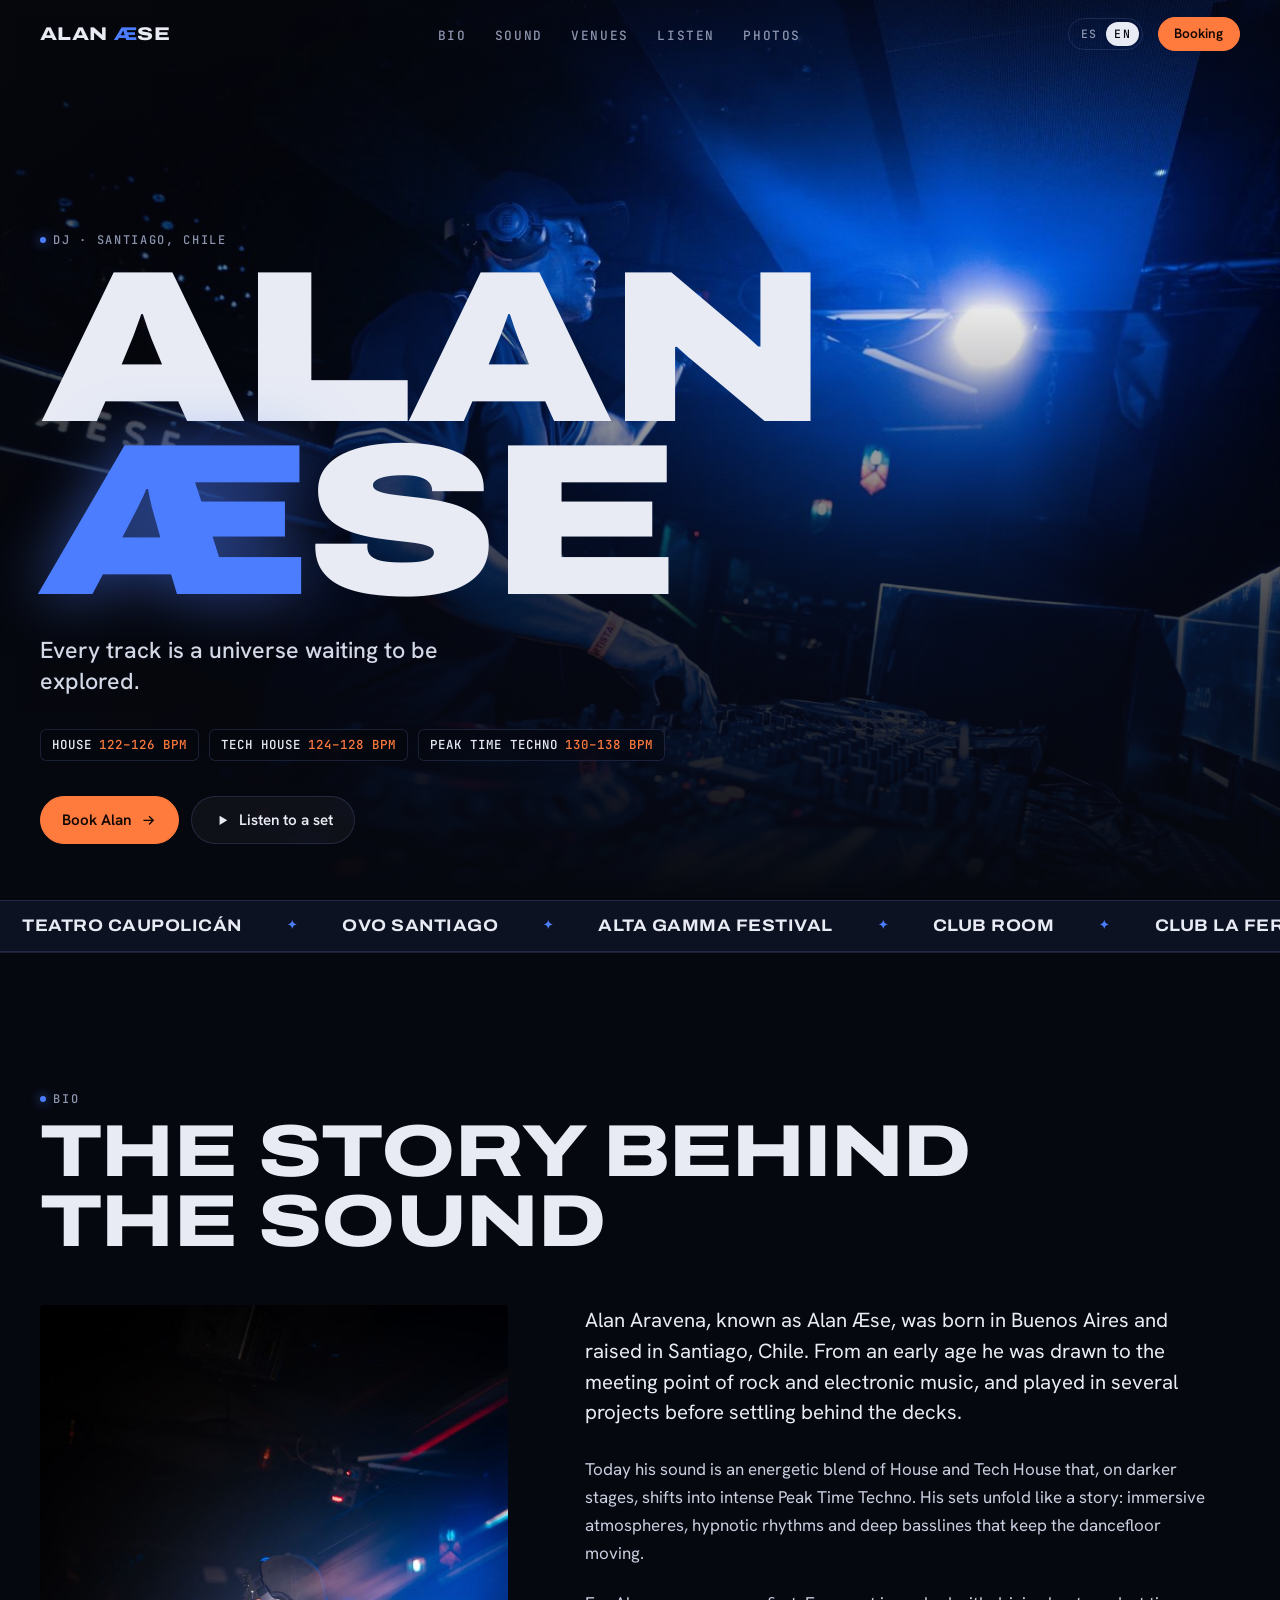
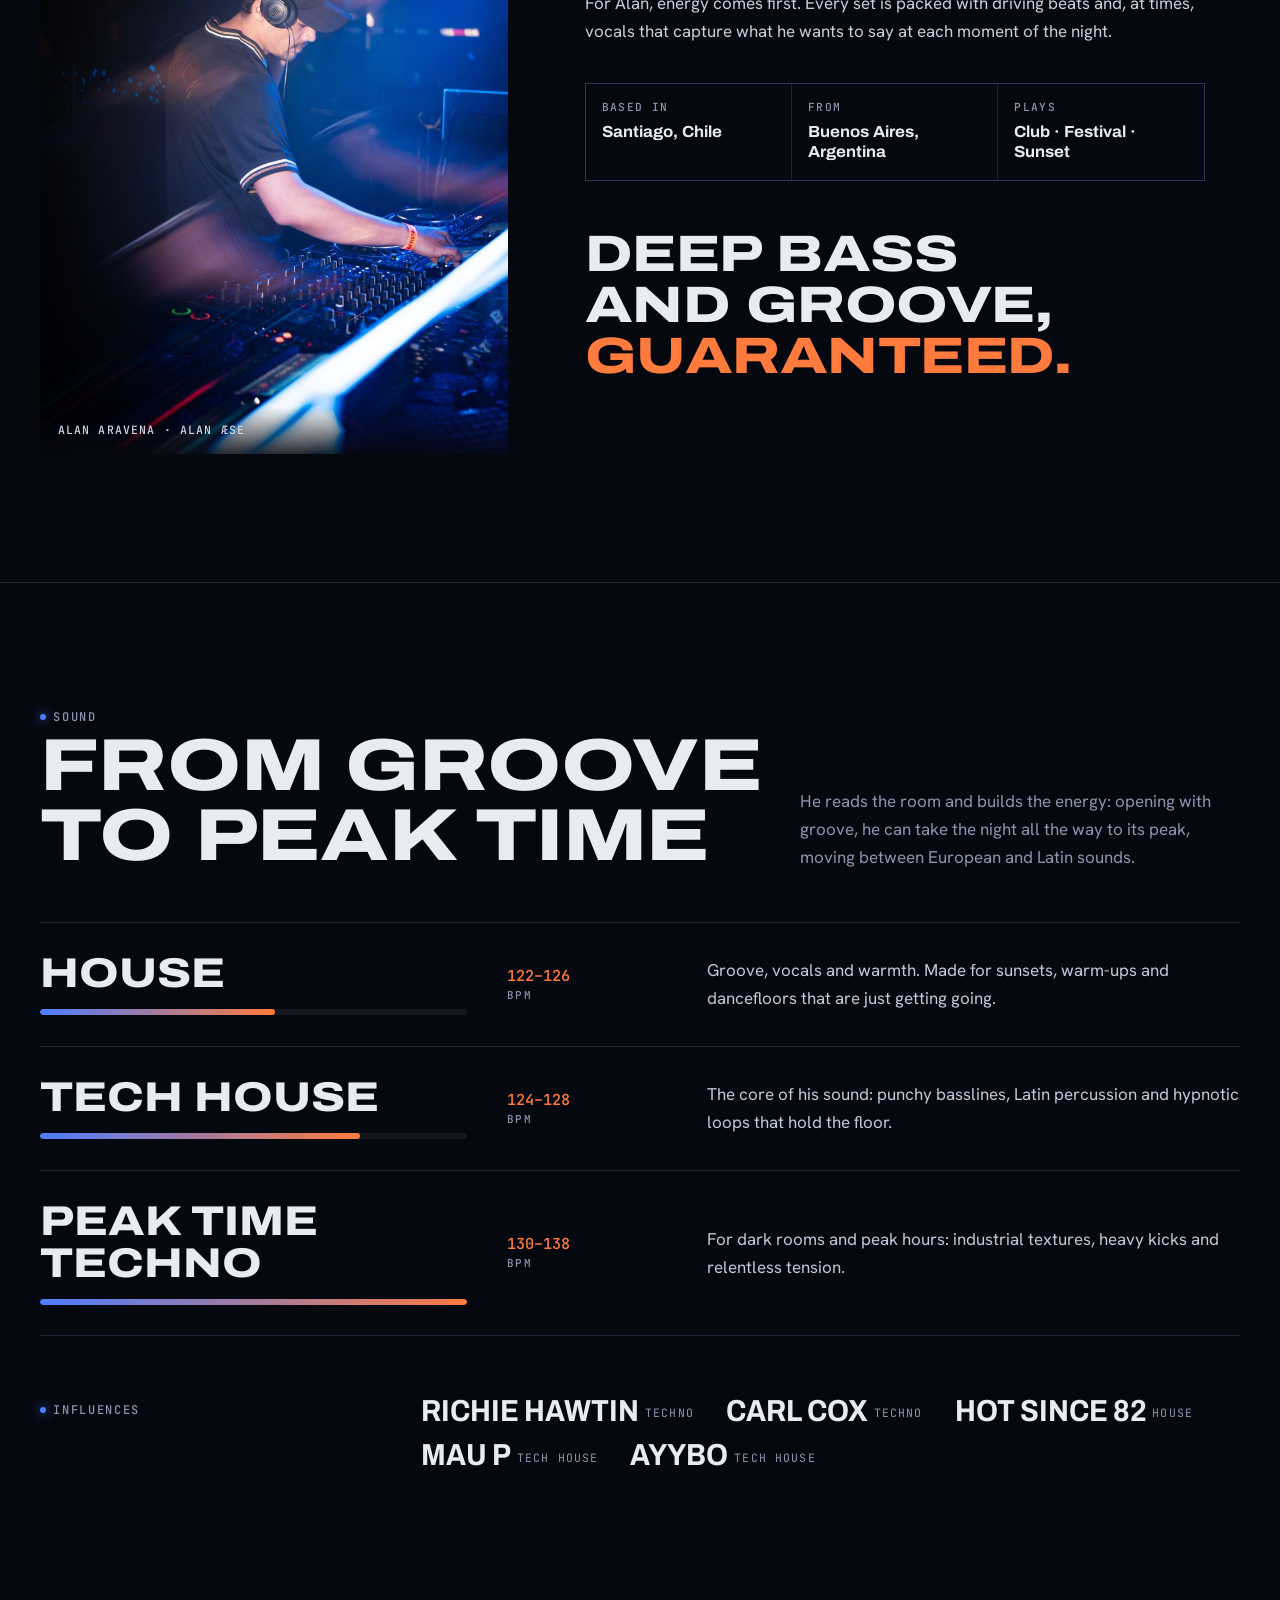
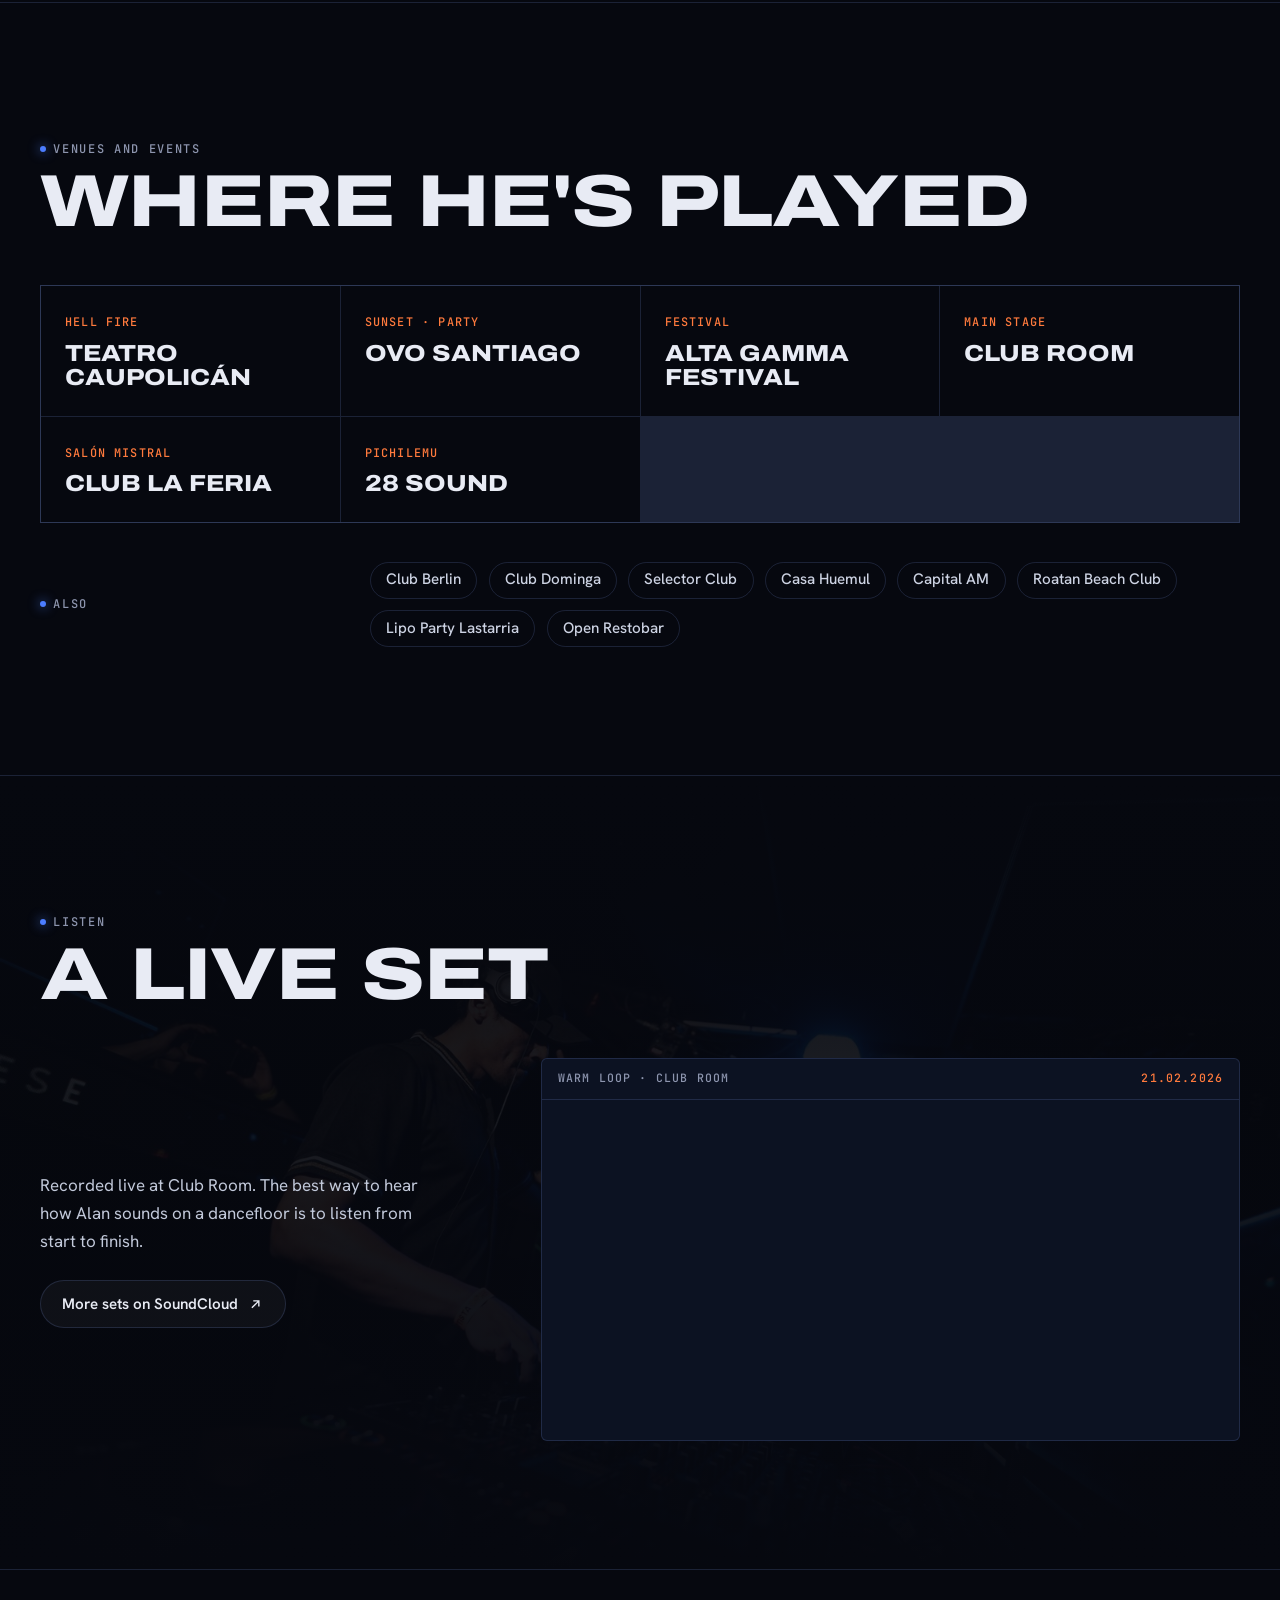
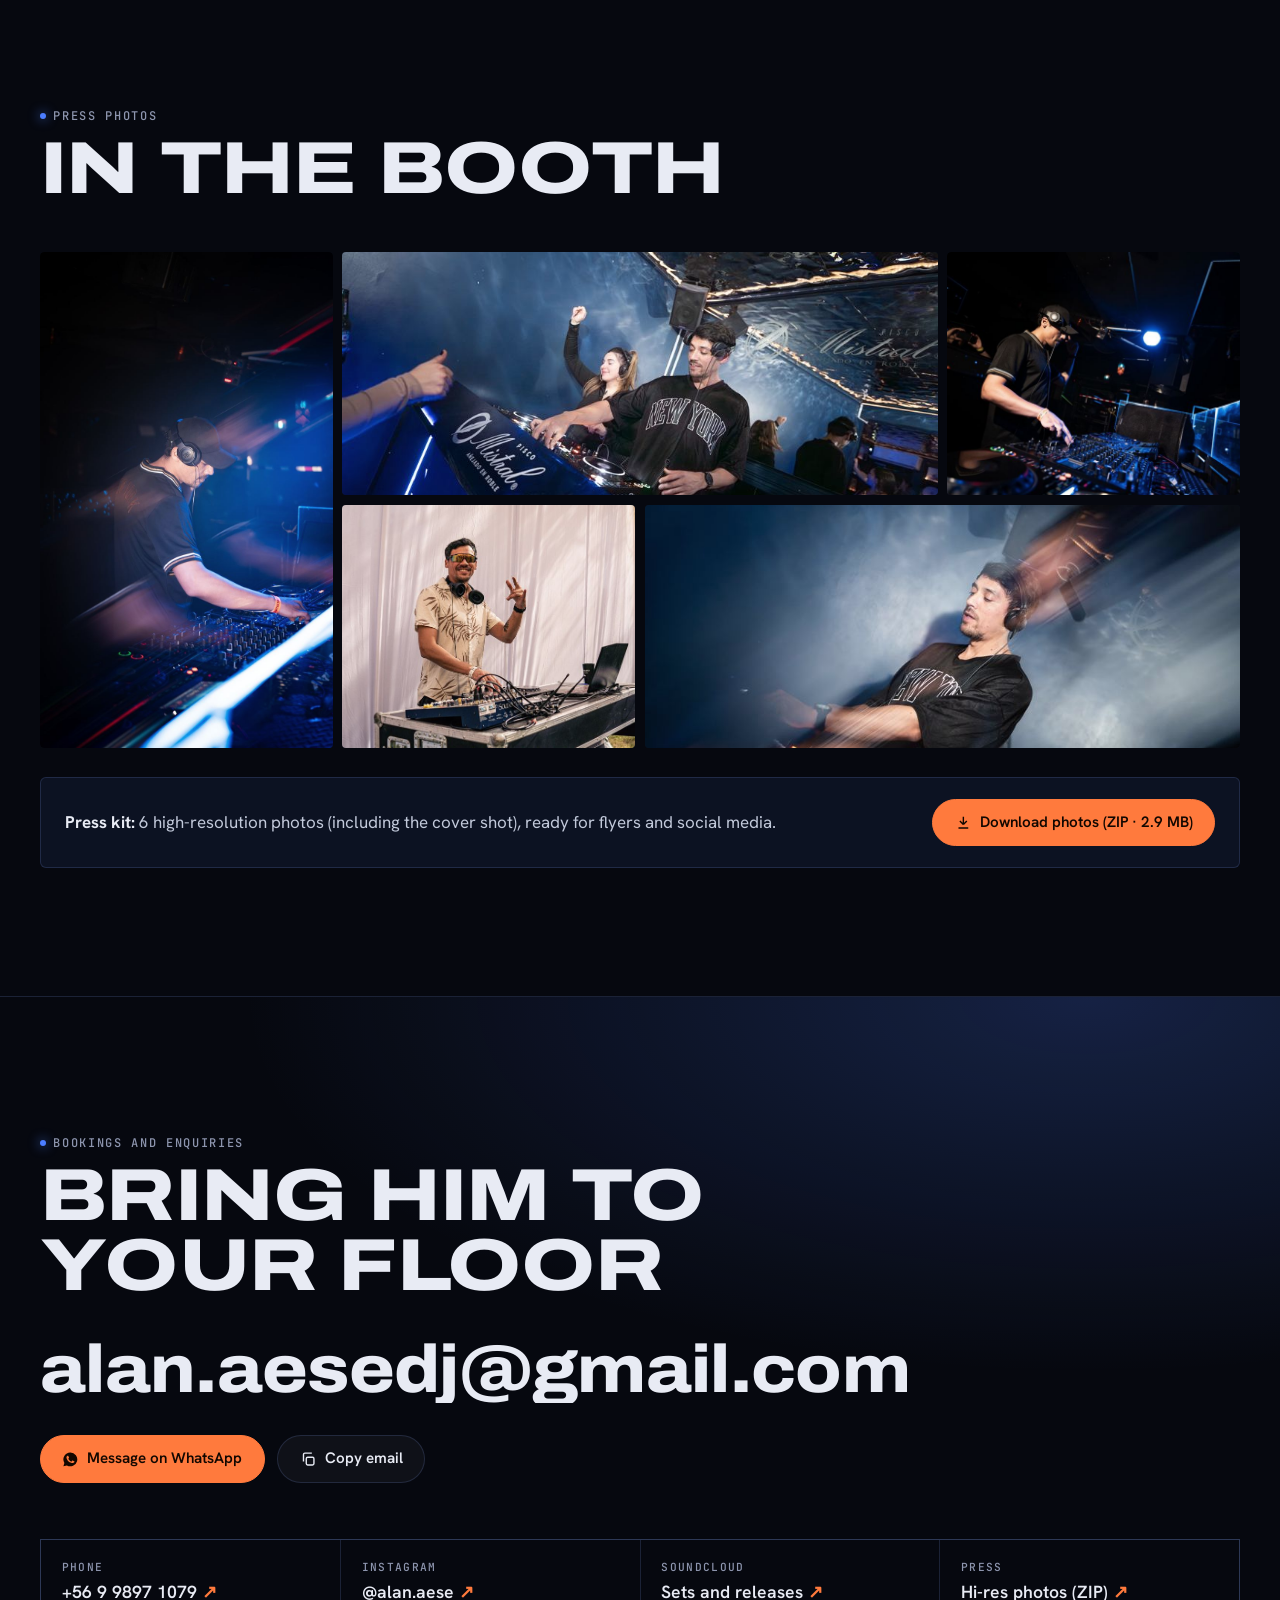
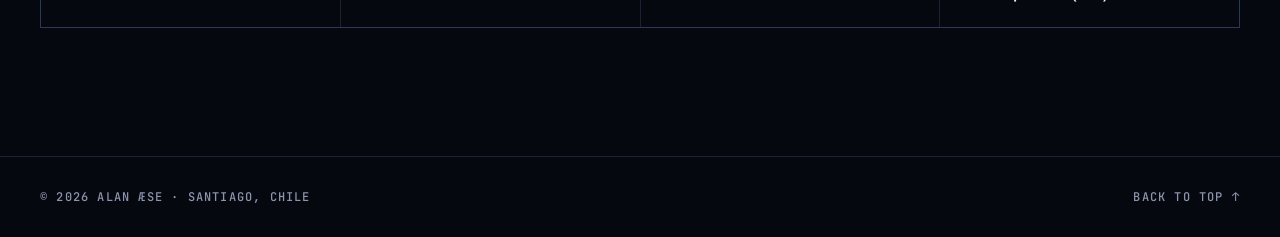
==== en/index.html @ e20ea566 "Versión en inglés con selector ES/EN Co-Authored-By: Claude Opus 5.5 <noreply@anthropic.com>" ====
<!doctype html>
<html lang="en">
<head>
<meta charset="utf-8">
<meta name="viewport" content="width=device-width, initial-scale=1, viewport-fit=cover">
<title>Alan Æse · DJ · Press Kit</title>
<meta name="description" content="Alan Æse, House, Tech House and Peak Time Techno DJ based in Santiago, Chile. Bio, sets, venues, hi-res photos and booking.">
<meta name="theme-color" content="#06080f">
<meta property="og:type" content="website">
<meta property="og:title" content="Alan Æse · DJ · Press Kit">
<meta property="og:description" content="House, Tech House and Peak Time Techno from Santiago, Chile. Bookings and enquiries.">
<meta property="og:image" content="https://campbelltomas12.github.io/alan-aese/img/og.jpg">
<meta property="og:url" content="https://campbelltomas12.github.io/alan-aese/en/">
<meta property="og:locale" content="en_US">
<meta property="og:locale:alternate" content="es_CL">
<meta name="twitter:card" content="summary_large_image">
<link rel="alternate" hreflang="es" href="https://campbelltomas12.github.io/alan-aese/">
<link rel="alternate" hreflang="en" href="https://campbelltomas12.github.io/alan-aese/en/">
<link rel="alternate" hreflang="x-default" href="https://campbelltomas12.github.io/alan-aese/">
<link rel="icon" href="data:image/svg+xml,%3Csvg xmlns='http://www.w3.org/2000/svg' viewBox='0 0 64 64'%3E%3Crect width='64' height='64' rx='14' fill='%2306080f'/%3E%3Ctext x='32' y='45' font-family='Arial Black,Arial' font-weight='900' font-size='36' text-anchor='middle' fill='%234c7dff'%3E%C3%86%3C/text%3E%3C/svg%3E">
<link rel="preconnect" href="https://fonts.googleapis.com">
<link rel="preconnect" href="https://fonts.gstatic.com" crossorigin>
<link rel="stylesheet" href="https://fonts.googleapis.com/css2?family=Archivo:wdth,wght@62..125,400..900&family=Hanken+Grotesk:wght@400;500;600&family=JetBrains+Mono:wght@400;500&display=swap">
<link rel="preload" as="image" href="../img/alan-aese-01-1600.jpg" imagesrcset="../img/alan-aese-01-800.jpg 800w, ../img/alan-aese-01-1600.jpg 1600w" imagesizes="100vw">
<link rel="stylesheet" href="../styles.css">
</head>
<body>

<nav class="nav" id="nav" aria-label="Main">
  <div class="wrap">
    <a class="logo" href="#top">ALAN <b>Æ</b>SE</a>
    <ul>
      <li><a href="#bio">Bio</a></li>
      <li><a href="#sonido">Sound</a></li>
      <li><a href="#venues">Venues</a></li>
      <li><a href="#escuchar">Listen</a></li>
      <li><a href="#fotos">Photos</a></li>
    </ul>
    <div class="nav-end">
      <div class="lang" role="group" aria-label="Language">
        <a href="../" hreflang="es" lang="es">ES</a>
        <a href="./" hreflang="en" lang="en" aria-current="page">EN</a>
      </div>
      <a class="btn btn-hot" href="#booking">Booking</a>
    </div>
  </div>
</nav>

<header class="hero" id="top">
  <picture>
    <img src="../img/alan-aese-01-1600.jpg" srcset="../img/alan-aese-01-800.jpg 800w, ../img/alan-aese-01-1600.jpg 1600w" sizes="100vw" alt="Alan Æse playing in the Club Room booth under blue lights" fetchpriority="high">
  </picture>
  <div class="wrap">
    <p class="label">DJ · Santiago, Chile</p>
    <h1><span>Alan</span><span><span class="ae" style="display:inline">Æ</span>se</span></h1>
    <p class="tagline">Every track is a universe waiting to be explored.</p>
    <ul class="readout" aria-label="Genres">
      <li>House<em>122–126 BPM</em></li>
      <li>Tech House<em>124–128 BPM</em></li>
      <li>Peak Time Techno<em>130–138 BPM</em></li>
    </ul>
    <div class="ctas">
      <a class="btn btn-hot" href="#booking">Book Alan
        <svg viewBox="0 0 24 24" fill="none" stroke="currentColor" stroke-width="2" aria-hidden="true"><path d="M5 12h14M13 6l6 6-6 6"/></svg></a>
      <a class="btn" href="#escuchar">
        <svg viewBox="0 0 24 24" fill="currentColor" aria-hidden="true"><path d="M8 5.5v13l11-6.5z"/></svg>Listen to a set</a>
    </div>
  </div>
</header>

<div class="ticker" aria-label="Venues he has played">
  <div class="ticker-track">
    <span>Teatro Caupolicán</span><span>Ovo Santiago</span><span>Alta Gamma Festival</span><span>Club Room</span><span>Club La Feria</span><span>Club Berlin</span><span>28 Sound Pichilemu</span><span>Club Dominga</span><span>Selector Club</span><span>Casa Huemul</span><span>Capital AM</span><span>Roatan Beach Club</span>
    <span aria-hidden="true">Teatro Caupolicán</span><span aria-hidden="true">Ovo Santiago</span><span aria-hidden="true">Alta Gamma Festival</span><span aria-hidden="true">Club Room</span><span aria-hidden="true">Club La Feria</span><span aria-hidden="true">Club Berlin</span><span aria-hidden="true">28 Sound Pichilemu</span><span aria-hidden="true">Club Dominga</span><span aria-hidden="true">Selector Club</span><span aria-hidden="true">Casa Huemul</span><span aria-hidden="true">Capital AM</span><span aria-hidden="true">Roatan Beach Club</span>
  </div>
</div>

<main>
  <section id="bio">
    <div class="wrap">
      <p class="label">Bio</p>
      <h2>The story behind the sound</h2>
      <div class="bio-grid">
        <figure class="bio-photo" style="margin:0">
          <img src="../img/alan-aese-03-800.jpg" srcset="../img/alan-aese-03-800.jpg 800w, ../img/alan-aese-03-1600.jpg 1600w" sizes="(max-width: 900px) 100vw, 40vw" alt="Alan Æse mixing in the booth, in profile, wearing a cap and headphones" loading="lazy">
          <figcaption>Alan Aravena · Alan Æse</figcaption>
        </figure>
        <div class="bio-text">
          <p>Alan Aravena, known as Alan Æse, was born in Buenos Aires and raised in Santiago, Chile. From an early age he was drawn to the meeting point of rock and electronic music, and played in several projects before settling behind the decks.</p>
          <p>Today his sound is an energetic blend of House and Tech House that, on darker stages, shifts into intense Peak Time Techno. His sets unfold like a story: immersive atmospheres, hypnotic rhythms and deep basslines that keep the dancefloor moving.</p>
          <p>For Alan, energy comes first. Every set is packed with driving beats and, at times, vocals that capture what he wants to say at each moment of the night.</p>
          <dl class="facts">
            <div><dt>Based in</dt><dd>Santiago, Chile</dd></div>
            <div><dt>From</dt><dd>Buenos Aires, Argentina</dd></div>
            <div><dt>Plays</dt><dd>Club · Festival · Sunset</dd></div>
          </dl>
          <blockquote>Deep bass and groove, <span>guaranteed.</span></blockquote>
        </div>
      </div>
    </div>
  </section>

  <section id="sonido">
    <div class="wrap">
      <div class="sound-head">
        <div>
          <p class="label">Sound</p>
          <h2>From groove<br>to peak time</h2>
        </div>
        <p>He reads the room and builds the energy: opening with groove, he can take the night all the way to its peak, moving between European and Latin sounds.</p>
      </div>
      <div class="channels">
        <div class="channel">
          <div><h3>House</h3><div class="meter" aria-hidden="true"><i style="width:55%"></i></div></div>
          <div class="bpm">122–126<small>BPM</small></div>
          <p>Groove, vocals and warmth. Made for sunsets, warm-ups and dancefloors that are just getting going.</p>
        </div>
        <div class="channel">
          <div><h3>Tech House</h3><div class="meter" aria-hidden="true"><i style="width:75%"></i></div></div>
          <div class="bpm">124–128<small>BPM</small></div>
          <p>The core of his sound: punchy basslines, Latin percussion and hypnotic loops that hold the floor.</p>
        </div>
        <div class="channel">
          <div><h3>Peak Time Techno</h3><div class="meter" aria-hidden="true"><i style="width:100%"></i></div></div>
          <div class="bpm">130–138<small>BPM</small></div>
          <p>For dark rooms and peak hours: industrial textures, heavy kicks and relentless tension.</p>
        </div>
      </div>
      <div class="influences">
        <p class="label">Influences</p>
        <ul>
          <li>Richie Hawtin<small>Techno</small></li>
          <li>Carl Cox<small>Techno</small></li>
          <li>Hot Since 82<small>House</small></li>
          <li>Mau P<small>Tech House</small></li>
          <li>AYYBO<small>Tech House</small></li>
        </ul>
      </div>
    </div>
  </section>

  <section id="venues">
    <div class="wrap">
      <p class="label">Venues and events</p>
      <h2>Where he's played</h2>
      <div class="venues-feature">
        <article class="venue"><span>Hell Fire</span><h3>Teatro Caupolicán</h3></article>
        <article class="venue"><span>Sunset · Party</span><h3>Ovo Santiago</h3></article>
        <article class="venue"><span>Festival</span><h3>Alta Gamma Festival</h3></article>
        <article class="venue"><span>Main Stage</span><h3>Club Room</h3></article>
        <article class="venue"><span>Salón Mistral</span><h3>Club La Feria</h3></article>
        <article class="venue"><span>Pichilemu</span><h3>28 Sound</h3></article>
      </div>
      <div class="venues-more">
        <p class="label">Also</p>
        <ul>
          <li>Club Berlin</li><li>Club Dominga</li><li>Selector Club</li><li>Casa Huemul</li><li>Capital AM</li><li>Roatan Beach Club</li><li>Lipo Party Lastarria</li><li>Open Restobar</li>
        </ul>
      </div>
    </div>
  </section>

  <section id="escuchar" class="listen">
    <div class="wrap">
      <p class="label">Listen</p>
      <h2>A live set</h2>
      <div class="listen-grid">
        <div>
          <p>Recorded live at Club Room. The best way to hear how Alan sounds on a dancefloor is to listen from start to finish.</p>
          <a class="btn" href="https://soundcloud.com/alan-aravena-31488850" target="_blank" rel="noopener">More sets on SoundCloud
            <svg viewBox="0 0 24 24" fill="none" stroke="currentColor" stroke-width="2" aria-hidden="true"><path d="M7 17 17 7M9 7h8v8"/></svg></a>
        </div>
        <div class="player">
          <div class="now"><span>Warm Loop · Club Room</span><b>21.02.2026</b></div>
          <iframe title="Warm Loop, live set at Club Room, on SoundCloud" loading="lazy" allow="autoplay"
            src="https://w.soundcloud.com/player/?url=https%3A//soundcloud.com/alan-aravena-31488850/warm-loop-set-en-club-room-21&amp;color=%23ff7a3d&amp;auto_play=false&amp;hide_related=true&amp;show_comments=false&amp;show_user=true&amp;show_reposts=false&amp;show_teaser=false&amp;visual=true"></iframe>
        </div>
      </div>
    </div>
  </section>

  <section id="fotos">
    <div class="wrap">
      <p class="label">Press photos</p>
      <h2>In the booth</h2>
      <div class="gallery">
        <a class="g-tall" href="../hires/alan-aese-03.jpg" target="_blank" rel="noopener"><img src="../img/alan-aese-03-800.jpg" alt="Alan Æse in profile in the booth" loading="lazy"></a>
        <a class="g-wide" href="../hires/alan-aese-04.jpg" target="_blank" rel="noopener"><img src="../img/alan-aese-04-800.jpg" srcset="../img/alan-aese-04-800.jpg 800w, ../img/alan-aese-04-1600.jpg 1600w" sizes="(max-width: 900px) 100vw, 50vw" alt="Alan Æse playing at Club La Feria, Salón Mistral" loading="lazy"></a>
        <a href="../hires/alan-aese-02.jpg" target="_blank" rel="noopener"><img src="../img/alan-aese-02-800.jpg" alt="Alan Æse adjusting the mixer at Club Room" loading="lazy"></a>
        <a href="../hires/alan-aese-06.jpg" target="_blank" rel="noopener"><img src="../img/alan-aese-06-800.jpg" alt="Alan Æse smiling behind the decks at an outdoor event" loading="lazy" style="object-position:40% 30%"></a>
        <a class="g-wide" href="../hires/alan-aese-05.jpg" target="_blank" rel="noopener"><img src="../img/alan-aese-05-800.jpg" srcset="../img/alan-aese-05-800.jpg 800w, ../img/alan-aese-05-1600.jpg 1600w" sizes="(max-width: 900px) 100vw, 50vw" alt="Alan Æse in motion during a set" loading="lazy"></a>
      </div>
      <div class="press-dl">
        <p><strong>Press kit:</strong> 6 high-resolution photos (including the cover shot), ready for flyers and social media.</p>
        <a class="btn btn-hot" href="../alan-aese-fotos.zip" download>
          <svg viewBox="0 0 24 24" fill="none" stroke="currentColor" stroke-width="2" aria-hidden="true"><path d="M12 4v11m0 0-5-5m5 5 5-5M5 20h14"/></svg>Download photos (ZIP · 2.9 MB)</a>
      </div>
    </div>
  </section>

  <section id="booking" class="booking">
    <div class="wrap">
      <p class="label">Bookings and enquiries</p>
      <h2>Bring him to your floor</h2>
      <a class="mail" href="mailto:alan.aesedj@gmail.com?subject=Booking%20Alan%20%C3%86se" id="mail">alan.aesedj@gmail.com</a>
      <div class="contact-actions">
        <a class="btn btn-hot" href="https://wa.me/56998971079?text=Hi%20Alan%2C%20I%27d%20like%20to%20book%20you%20for%20a%20date" target="_blank" rel="noopener">
          <svg viewBox="0 0 24 24" fill="currentColor" aria-hidden="true"><path d="M12 2a10 10 0 0 0-8.6 15.1L2 22l5-1.3A10 10 0 1 0 12 2Zm5.3 14.1c-.2.6-1.3 1.2-1.8 1.2-.5.1-1 .2-3.3-.7-2.8-1.1-4.6-4-4.7-4.2-.1-.2-1.1-1.5-1.1-2.9s.7-2 1-2.3c.2-.3.5-.3.7-.3h.5c.2 0 .4 0 .6.5l.8 2c.1.2.1.4 0 .5l-.3.5-.4.4c-.1.1-.3.3-.1.6.2.3.8 1.3 1.7 2.1 1.2 1 2.1 1.3 2.4 1.5.3.1.5.1.6-.1l.9-1.1c.2-.3.4-.2.6-.1l1.9.9c.3.1.5.2.5.3.1.2.1.7-.1 1.2Z"/></svg>Message on WhatsApp</a>
        <button class="btn" type="button" id="copy" data-ok="Email copied" data-fallback="Email selected: press Ctrl+C to copy">
          <svg viewBox="0 0 24 24" fill="none" stroke="currentColor" stroke-width="2" aria-hidden="true"><rect x="9" y="9" width="11" height="11" rx="2"/><path d="M5 15V5a2 2 0 0 1 2-2h10"/></svg>Copy email</button>
      </div>
      <div class="contact-grid">
        <a href="tel:+56998971079"><span class="k">Phone</span><span class="v">+56 9 9897 1079</span></a>
        <a href="https://www.instagram.com/alan.aese/" target="_blank" rel="noopener"><span class="k">Instagram</span><span class="v">@alan.aese</span></a>
        <a href="https://soundcloud.com/alan-aravena-31488850" target="_blank" rel="noopener"><span class="k">SoundCloud</span><span class="v">Sets and releases</span></a>
        <a href="../alan-aese-fotos.zip" download><span class="k">Press</span><span class="v">Hi-res photos (ZIP)</span></a>
      </div>
    </div>
  </section>
</main>

<footer>
  <div class="wrap">
    <span>© 2026 Alan Æse · Santiago, Chile</span>
    <a href="#top">Back to top ↑</a>
  </div>
</footer>

<div class="toast" id="toast" role="status" aria-live="polite"></div>

<script src="../main.js"></script>
</body>
</html>
---- styles.css ----
/* Layout: la cabina de noche. Foto a sangre con el nombre en tipografía expandida,
   y secciones que se leen como el display de un CDJ: etiquetas mono, BPM, salas. */
:root {
  --ink: #06080f;
  --ink-2: #0c1222;
  --line: rgba(140, 165, 255, .16);
  --fg: #e8ebf4;
  --muted: #8d95ae;
  --volt: #4c7dff;      /* luz de escenario */
  --wrist: #ff7a3d;     /* pulsera ARTISTA */
  --display: "Archivo", "Arial Black", "Helvetica Neue", Arial, sans-serif;
  --body: "Hanken Grotesk", "Helvetica Neue", Arial, sans-serif;
  --mono: "JetBrains Mono", ui-monospace, "SFMono-Regular", Consolas, monospace;
  --gutter-l: max(20px, env(safe-area-inset-left, 0px));
  --gutter-r: max(20px, env(safe-area-inset-right, 0px));
  --max: 1240px;
  color-scheme: dark;
}
*, *::before, *::after { box-sizing: border-box; }
html { scroll-behavior: smooth; scroll-padding-top: 72px; -webkit-text-size-adjust: 100%; }
body {
  margin: 0; background: var(--ink); color: var(--fg);
  font: 400 1.0625rem/1.65 var(--body);
  -webkit-font-smoothing: antialiased;
  overflow-x: hidden;
}
img { max-width: 100%; display: block; }
a { color: inherit; }
::selection { background: var(--volt); color: #fff; }
:focus-visible { outline: 2px solid var(--wrist); outline-offset: 3px; border-radius: 4px; }

.wrap { max-width: var(--max); margin-inline: auto; padding-left: var(--gutter-l); padding-right: var(--gutter-r); }
.label {
  font: 500 .75rem/1 var(--mono); letter-spacing: .14em; text-transform: uppercase; color: var(--muted);
  display: flex; align-items: center; gap: .6em;
}
.label::before { content: ""; width: .5em; height: .5em; border-radius: 50%; background: var(--volt); box-shadow: 0 0 12px var(--volt); }
h2 {
  font: 800 clamp(2.2rem, 6vw, 4.6rem)/.95 var(--display); font-stretch: 125%;
  letter-spacing: -.01em; text-transform: uppercase; margin: .5rem 0 0; text-wrap: balance;
}
section { padding-block: clamp(4.5rem, 10vw, 8rem); border-top: 1px solid var(--line); }

/* Botones */
.btn {
  display: inline-flex; align-items: center; gap: .55em; padding: .95em 1.4em;
  font: 600 .95rem/1 var(--body); text-decoration: none; border-radius: 999px;
  border: 1px solid var(--line); background: rgba(255,255,255,.04); color: var(--fg);
  transition: transform .2s ease, background .2s ease, border-color .2s ease;
}
.btn:hover { transform: translateY(-2px); border-color: rgba(255,255,255,.4); }
.btn-hot { background: var(--wrist); border-color: var(--wrist); color: #120700; }
.btn-hot:hover { background: #ff915e; border-color: #ff915e; }
.btn svg { width: 1.1em; height: 1.1em; flex: none; }

/* Navegación */
body::before { content: ""; position: fixed; inset: 0 0 auto; height: env(safe-area-inset-top, 0px); z-index: 60; background: var(--ink); }
.nav {
  position: fixed; top: env(safe-area-inset-top, 0px); left: 0; right: 0; z-index: 50;
  transition: background .3s ease, border-color .3s ease;
  border-bottom: 1px solid transparent;
}
.nav.solid { background: rgba(6, 8, 15, .86); backdrop-filter: blur(14px); -webkit-backdrop-filter: blur(14px); border-color: var(--line); }
.nav .wrap { display: flex; align-items: center; justify-content: space-between; gap: 1rem; height: 68px; }
.logo { font: 800 1.15rem/1 var(--display); font-stretch: 125%; text-decoration: none; letter-spacing: .02em; }
.logo b { color: var(--volt); font-weight: 800; }
.nav ul { display: flex; gap: 1.8rem; list-style: none; margin: 0; padding: 0; }
.nav ul a { text-decoration: none; font: 500 .8rem/1 var(--mono); letter-spacing: .12em; text-transform: uppercase; color: var(--muted); transition: color .2s; }
.nav ul a:hover { color: var(--fg); }
.nav .btn { padding: .7em 1.15em; font-size: .85rem; }
@media (max-width: 860px) { .nav ul { display: none; } }

/* Hero */
.hero { position: relative; min-height: min(100svh, 920px); display: flex; align-items: flex-end; overflow: hidden; isolation: isolate; }
.hero picture, .hero picture img { position: absolute; inset: 0; width: 100%; height: 100%; }
.hero picture img { object-fit: cover; object-position: 40% 30%; z-index: -2; animation: drift 18s ease-out both; }
.hero::after {
  content: ""; position: absolute; inset: 0; z-index: -1;
  background:
    linear-gradient(180deg, rgba(6,8,15,.55) 0%, rgba(6,8,15,0) 22%),
    linear-gradient(0deg, var(--ink) 0%, rgba(6,8,15,.75) 32%, rgba(6,8,15,0) 70%),
    linear-gradient(90deg, rgba(6,8,15,.7) 0%, rgba(6,8,15,0) 60%);
}
.hero .wrap { width: 100%; padding-block: 9rem 3.5rem; }
.hero h1 {
  margin: 1.1rem 0 0; font: 900 clamp(4.2rem, 17vw, 13.5rem)/.8 var(--display); font-stretch: 125%;
  letter-spacing: -.02em; text-transform: uppercase;
}
.hero h1 span { display: block; }
.hero h1 .ae { color: var(--volt); text-shadow: 0 0 60px rgba(76,125,255,.55); }
.tagline { font: 500 clamp(1.1rem, 2.2vw, 1.45rem)/1.35 var(--body); margin: 1.6rem 0 0; max-width: 32ch; color: #d4d9e8; }
.readout { display: flex; flex-wrap: wrap; gap: .6rem; margin: 2rem 0 0; padding: 0; list-style: none; }
.readout li {
  font: 500 .78rem/1 var(--mono); letter-spacing: .08em; text-transform: uppercase;
  padding: .7em .9em; border: 1px solid var(--line); border-radius: 6px; background: rgba(6,8,15,.55);
  backdrop-filter: blur(6px); -webkit-backdrop-filter: blur(6px);
}
.readout li em { font-style: normal; color: var(--wrist); margin-left: .55em; }
.hero .ctas { display: flex; flex-wrap: wrap; gap: .8rem; margin-top: 2.2rem; }
@keyframes drift { from { transform: scale(1.08); } to { transform: scale(1); } }

/* Ticker de salas */
.ticker { border-block: 1px solid var(--line); background: var(--ink-2); overflow: hidden; padding-block: 1.05rem; }
.ticker-track { display: flex; width: max-content; animation: ticker 48s linear infinite; }
.ticker-track span {
  font: 700 1.05rem/1 var(--display); font-stretch: 112%; text-transform: uppercase; letter-spacing: .03em;
  white-space: nowrap; padding-inline: 1.4rem; display: flex; align-items: center; gap: 2.8rem;
}
.ticker-track span::after { content: "✦"; color: var(--volt); font-size: .7em; }
@keyframes ticker { to { transform: translateX(-50%); } }

/* Bio */
.bio-grid { display: grid; grid-template-columns: minmax(0, 5fr) minmax(0, 7fr); gap: clamp(2rem, 6vw, 5.5rem); align-items: start; margin-top: 3rem; }
.bio-photo { position: relative; border-radius: 4px; overflow: hidden; aspect-ratio: 5 / 8; max-width: 100%; }
.bio-photo img { width: 100%; height: 100%; object-fit: cover; }
.bio-photo figcaption {
  position: absolute; left: 0; bottom: 0; right: 0; padding: 1rem 1.1rem;
  font: 500 .72rem/1.3 var(--mono); letter-spacing: .1em; text-transform: uppercase; color: #cfd5e6;
  background: linear-gradient(0deg, rgba(6,8,15,.85), transparent);
}
.bio-text { min-width: 0; max-width: 62ch; }
.bio-text p { margin: 0 0 1.3em; color: #c9cfdf; }
.bio-text p:first-child { font-size: 1.28rem; line-height: 1.5; color: var(--fg); }
.facts { display: grid; grid-template-columns: repeat(3, minmax(0, 1fr)); gap: 1px; background: var(--line); border: 1px solid var(--line); margin: 2.4rem 0 0; }
.facts div { background: var(--ink); padding: 1.1rem 1rem; min-width: 0; }
.facts dt { font: 500 .7rem/1 var(--mono); letter-spacing: .12em; text-transform: uppercase; color: var(--muted); }
.facts dd { margin: .55rem 0 0; font: 700 1rem/1.25 var(--display); font-stretch: 105%; }
blockquote {
  margin: 3rem 0 0; padding: 0; font: 800 clamp(1.9rem, 4.2vw, 3.2rem)/1 var(--display); font-stretch: 125%;
  text-transform: uppercase; letter-spacing: -.01em; text-wrap: balance;
}
blockquote span { color: var(--wrist); }

/* Sonido */
.sound-head { display: flex; flex-wrap: wrap; justify-content: space-between; align-items: end; gap: 1.5rem; }
.sound-head p { max-width: 44ch; color: var(--muted); margin: 0; }
.channels { margin-top: 3.2rem; border-top: 1px solid var(--line); }
.channel {
  display: grid; grid-template-columns: minmax(0, 1.2fr) 10rem minmax(0, 1.5fr); gap: 1.5rem 2.5rem; align-items: center;
  padding-block: 1.9rem; border-bottom: 1px solid var(--line);
}
.channel h3 { margin: 0; font: 800 clamp(1.6rem, 3.6vw, 2.6rem)/1 var(--display); font-stretch: 118%; text-transform: uppercase; }
.bpm { font: 500 .95rem/1 var(--mono); color: var(--wrist); font-variant-numeric: tabular-nums; }
.bpm small { display: block; color: var(--muted); font-size: .68rem; letter-spacing: .14em; margin-top: .45rem; }
.channel p { margin: 0; color: #c2c9da; min-width: 0; }
.meter { height: 6px; border-radius: 3px; background: rgba(255,255,255,.06); overflow: hidden; margin-top: .9rem; }
.meter i { display: block; height: 100%; background: linear-gradient(90deg, var(--volt), var(--wrist)); border-radius: inherit; }
.influences { margin-top: 3.5rem; display: grid; grid-template-columns: minmax(0, 1fr) minmax(0, 2.4fr); gap: 1.5rem 2.5rem; align-items: start; }
.influences ul { list-style: none; margin: 0; padding: 0; display: flex; flex-wrap: wrap; gap: .4rem 2rem; }
.influences li { font: 700 clamp(1.25rem, 2.6vw, 1.9rem)/1.25 var(--display); font-stretch: 90%; text-transform: uppercase; color: var(--fg); }
.influences li small { font: 400 .72rem/1 var(--mono); letter-spacing: .1em; color: var(--muted); margin-left: .5em; vertical-align: middle; }

/* Venues */
.venues-feature { margin-top: 3rem; display: grid; grid-template-columns: repeat(auto-fit, minmax(min(100%, 280px), 1fr)); gap: 1px; background: var(--line); border: 1px solid var(--line); }
.venue { background: var(--ink); padding: 1.8rem 1.5rem 1.6rem; display: flex; flex-direction: column; gap: .7rem; min-width: 0; transition: background .25s ease; }
.venue:hover { background: var(--ink-2); }
.venue h3 { margin: 0; font: 800 1.45rem/1.05 var(--display); font-stretch: 115%; text-transform: uppercase; }
.venue span { font: 500 .74rem/1.3 var(--mono); letter-spacing: .1em; text-transform: uppercase; color: var(--wrist); }
.venues-more { margin-top: 2.4rem; display: grid; grid-template-columns: minmax(0, 1fr) minmax(0, 3fr); gap: 1rem 2.5rem; }
.venues-more ul { list-style: none; margin: 0; padding: 0; display: flex; flex-wrap: wrap; gap: .7rem; }
.venues-more li { font: 500 .95rem/1 var(--body); padding: .65em 1em; border: 1px solid var(--line); border-radius: 999px; color: #cdd3e3; }

/* Escuchar */
.listen { position: relative; overflow: hidden; isolation: isolate; }
.listen::before {
  content: ""; position: absolute; inset: 0; z-index: -1; opacity: .22;
  background: url("img/alan-aese-02-1600.jpg") center 30% / cover no-repeat;
}
.listen::after { content: ""; position: absolute; inset: 0; z-index: -1; background: linear-gradient(180deg, var(--ink), rgba(6,8,15,.6) 40%, var(--ink)); }
.listen-grid { display: grid; grid-template-columns: minmax(0, 1fr) minmax(0, 1.6fr); gap: clamp(2rem, 5vw, 4.5rem); align-items: center; margin-top: 3rem; }
.listen-grid p { color: #c2c9da; margin: 0 0 1.6rem; max-width: 40ch; }
.player { border-radius: 6px; overflow: hidden; border: 1px solid var(--line); background: var(--ink-2); min-width: 0; }
.player iframe { display: block; width: 100%; height: 340px; border: 0; }
.now { display: flex; justify-content: space-between; gap: 1rem; padding: .8rem 1rem; font: 500 .72rem/1.3 var(--mono); letter-spacing: .1em; text-transform: uppercase; color: var(--muted); border-bottom: 1px solid var(--line); }
.now b { color: var(--wrist); font-weight: 500; }

/* Galería */
.gallery { margin-top: 3rem; display: grid; grid-template-columns: repeat(4, minmax(0, 1fr)); grid-auto-rows: clamp(150px, 19vw, 250px); grid-auto-flow: dense; gap: .6rem; }
.gallery a { position: relative; overflow: hidden; border-radius: 4px; display: block; background: var(--ink-2); }
.gallery img { width: 100%; height: 100%; object-fit: cover; transition: transform .6s cubic-bezier(.2,.7,.2,1), filter .4s; filter: saturate(.9); }
.gallery a:hover img { transform: scale(1.04); filter: saturate(1.1); }
.gallery a::after {
  content: "Ver en alta ↗"; position: absolute; left: .7rem; bottom: .7rem; padding: .45em .7em; border-radius: 4px;
  font: 500 .68rem/1 var(--mono); letter-spacing: .08em; text-transform: uppercase; background: rgba(6,8,15,.75); color: var(--fg);
  opacity: 0; transform: translateY(4px); transition: opacity .25s, transform .25s;
}
.gallery a:hover::after, .gallery a:focus-visible::after { opacity: 1; transform: none; }
.g-tall { grid-row: span 2; }
.g-wide { grid-column: span 2; }
.press-dl { display: flex; flex-wrap: wrap; align-items: center; justify-content: space-between; gap: 1rem 2rem; margin-top: 1.8rem; padding: 1.3rem 1.5rem; border: 1px solid var(--line); border-radius: 6px; background: var(--ink-2); }
.press-dl p { margin: 0; color: #c2c9da; min-width: 0; }
.press-dl p strong { color: var(--fg); }

/* Booking */
.booking { background: radial-gradient(120% 90% at 85% 0%, rgba(76,125,255,.22), transparent 55%), var(--ink); }
.mail {
  display: inline-block; margin-top: 2.2rem; text-decoration: none; overflow-wrap: anywhere;
  font: 800 clamp(1.5rem, 5.4vw, 4.2rem)/1 var(--display); font-stretch: 110%; letter-spacing: -.01em;
  background: linear-gradient(90deg, var(--fg) 0%, var(--fg) 50%, var(--wrist) 50%) 100% 0 / 200% 100%;
  -webkit-background-clip: text; background-clip: text; color: transparent; transition: background-position .5s ease;
  background-position: 0 0;
}
.mail:hover { background-position: -100% 0; }
.contact-actions { display: flex; flex-wrap: wrap; gap: .8rem; margin-top: 2rem; }
.contact-grid { margin-top: 3.5rem; display: grid; grid-template-columns: repeat(auto-fit, minmax(min(100%, 230px), 1fr)); gap: 1px; background: var(--line); border: 1px solid var(--line); }
.contact-grid a { background: var(--ink); padding: 1.4rem 1.3rem; text-decoration: none; display: flex; flex-direction: column; gap: .5rem; transition: background .25s; min-width: 0; }
.contact-grid a:hover { background: var(--ink-2); }
.contact-grid dt, .contact-grid .k { font: 500 .7rem/1 var(--mono); letter-spacing: .12em; text-transform: uppercase; color: var(--muted); }
.contact-grid .v { font: 600 1.1rem/1.3 var(--body); overflow-wrap: anywhere; }
.contact-grid .v::after { content: " ↗"; color: var(--wrist); }

footer { border-top: 1px solid var(--line); padding-block: 2rem calc(2rem + env(safe-area-inset-bottom, 0px)); }
footer .wrap { display: flex; flex-wrap: wrap; justify-content: space-between; gap: 1rem; font: 500 .75rem/1.4 var(--mono); letter-spacing: .1em; text-transform: uppercase; color: var(--muted); }
footer a { text-decoration: none; }
footer a:hover { color: var(--fg); }

.toast {
  position: fixed; left: 50%; bottom: calc(1.5rem + env(safe-area-inset-bottom, 0px)); transform: translate(-50%, 20px); z-index: 70;
  padding: .8em 1.2em; border-radius: 999px; background: var(--fg); color: var(--ink); font: 600 .9rem/1 var(--body);
  opacity: 0; pointer-events: none; transition: opacity .25s, transform .25s;
}
.toast.show { opacity: 1; transform: translate(-50%, 0); }

@media (max-width: 900px) {
  .bio-grid, .listen-grid, .influences, .venues-more { grid-template-columns: minmax(0, 1fr); }
  .bio-photo { aspect-ratio: 4 / 5; max-height: 560px; }
  .channel { grid-template-columns: minmax(0, 1fr) auto; }
  .channel p { grid-column: 1 / -1; }
  .gallery { grid-template-columns: repeat(2, minmax(0, 1fr)); grid-auto-rows: 42vw; }
  .g-wide { grid-column: span 2; }
}
@media (max-width: 520px) {
  .facts { grid-template-columns: minmax(0, 1fr); }
  .hero .wrap { padding-block: 7rem 2.5rem; }
  .hero picture img { object-position: 38% 30%; }
  .player iframe { height: 300px; }
  .btn { padding: .9em 1.15em; }
}
@media (prefers-reduced-motion: reduce) {
  *, *::before, *::after { animation: none !important; transition: none !important; scroll-behavior: auto !important; }
  .ticker-track { flex-wrap: wrap; width: auto; padding-inline: var(--gutter-l) var(--gutter-r); row-gap: .8rem; }
  .ticker-track span[aria-hidden] { display: none; }
}

/* Selector de idioma */
.nav-end { display: flex; align-items: center; gap: .9rem; }
.lang { display: flex; border: 1px solid var(--line); border-radius: 999px; padding: 3px; }
.lang a {
  font: 500 .72rem/1 var(--mono); letter-spacing: .1em; text-decoration: none; color: var(--muted);
  padding: .55em .75em; border-radius: 999px; transition: color .2s, background .2s;
}
.lang a:hover { color: var(--fg); }
.lang a[aria-current="page"] { background: var(--fg); color: var(--ink); }
@media (max-width: 380px) { .nav-end { gap: .5rem; } .nav .btn { padding: .65em .9em; } }
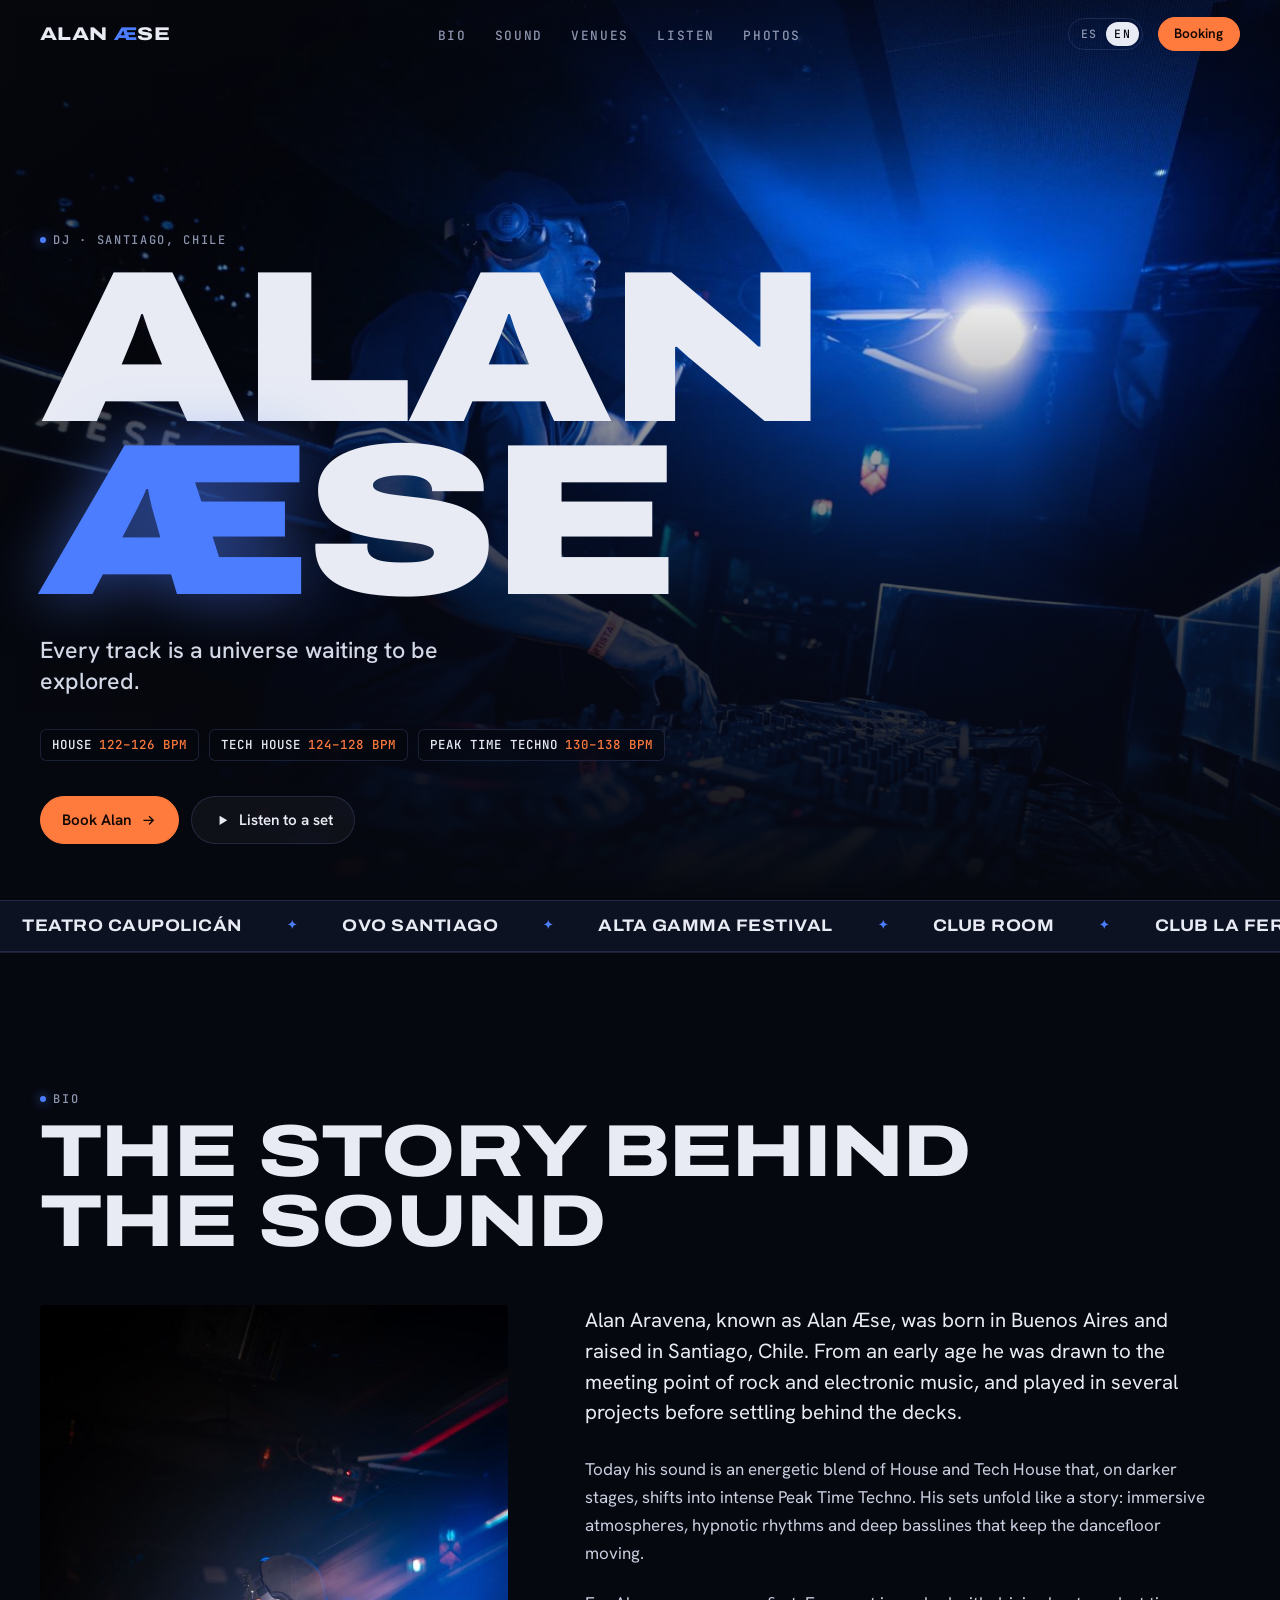
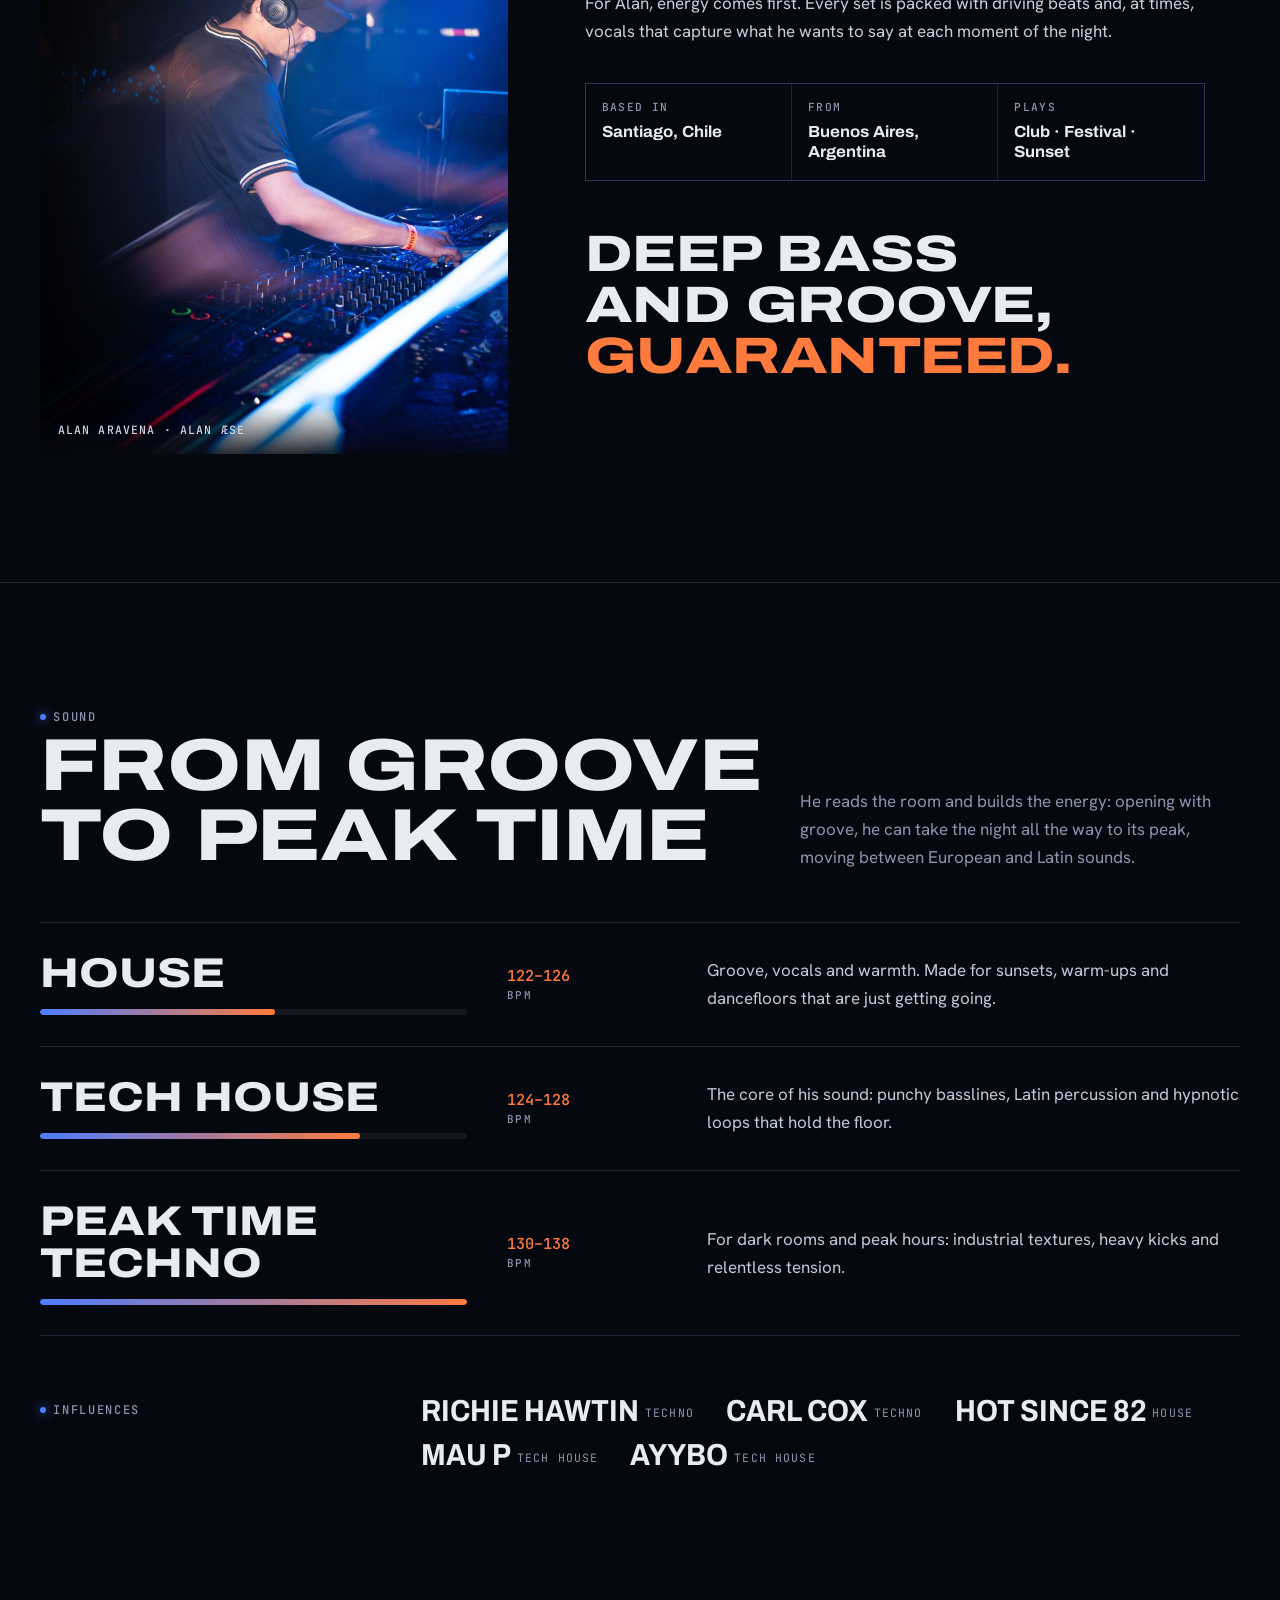
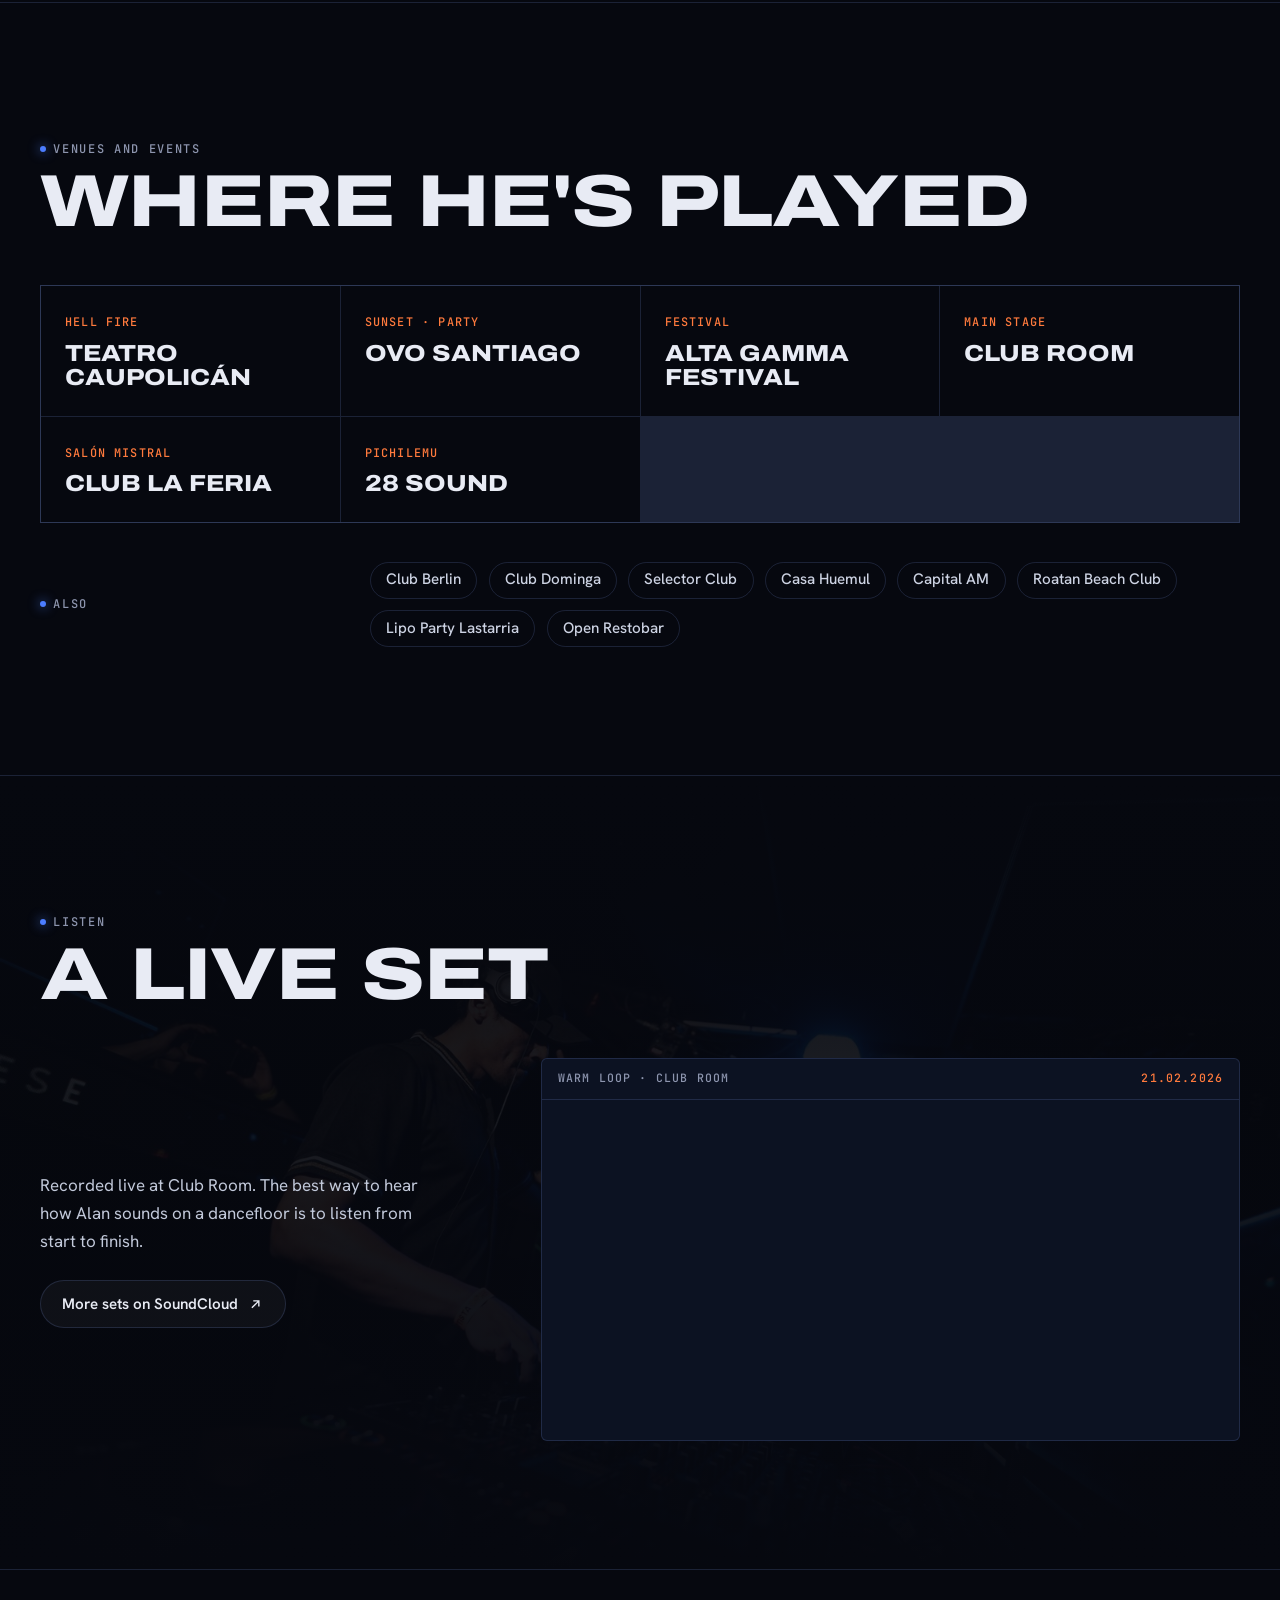
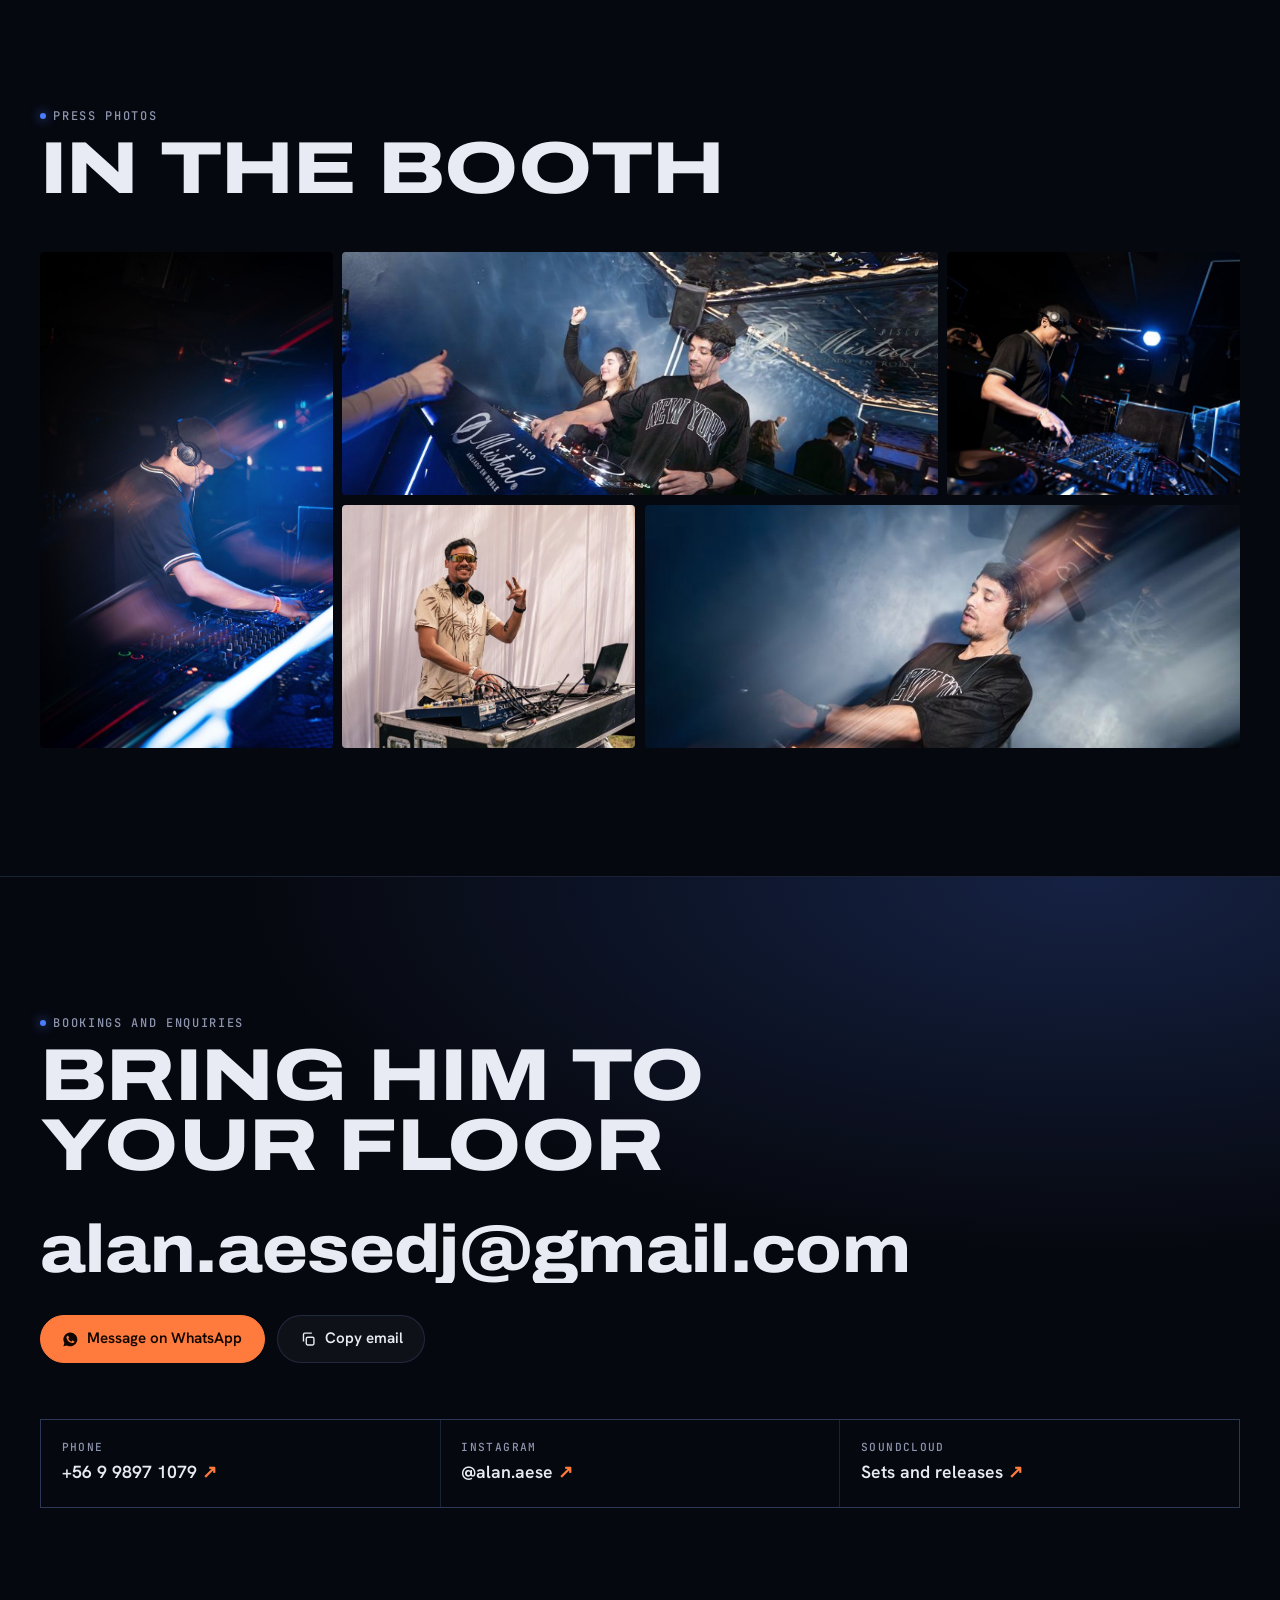
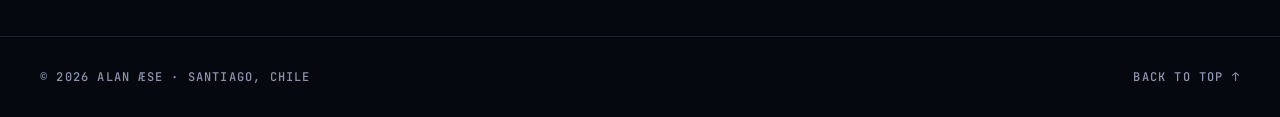
==== commit 923b7d22: "Quitar descarga de fotos Co-Authored-By: Claude Opus 5.5 <noreply@anthropic.com>" ====
--- a/en/index.html
+++ b/en/index.html
@@ -184,16 +184,11 @@
       <p class="label">Press photos</p>
       <h2>In the booth</h2>
       <div class="gallery">
-        <a class="g-tall" href="../hires/alan-aese-03.jpg" target="_blank" rel="noopener"><img src="../img/alan-aese-03-800.jpg" alt="Alan Æse in profile in the booth" loading="lazy"></a>
-        <a class="g-wide" href="../hires/alan-aese-04.jpg" target="_blank" rel="noopener"><img src="../img/alan-aese-04-800.jpg" srcset="../img/alan-aese-04-800.jpg 800w, ../img/alan-aese-04-1600.jpg 1600w" sizes="(max-width: 900px) 100vw, 50vw" alt="Alan Æse playing at Club La Feria, Salón Mistral" loading="lazy"></a>
-        <a href="../hires/alan-aese-02.jpg" target="_blank" rel="noopener"><img src="../img/alan-aese-02-800.jpg" alt="Alan Æse adjusting the mixer at Club Room" loading="lazy"></a>
-        <a href="../hires/alan-aese-06.jpg" target="_blank" rel="noopener"><img src="../img/alan-aese-06-800.jpg" alt="Alan Æse smiling behind the decks at an outdoor event" loading="lazy" style="object-position:40% 30%"></a>
-        <a class="g-wide" href="../hires/alan-aese-05.jpg" target="_blank" rel="noopener"><img src="../img/alan-aese-05-800.jpg" srcset="../img/alan-aese-05-800.jpg 800w, ../img/alan-aese-05-1600.jpg 1600w" sizes="(max-width: 900px) 100vw, 50vw" alt="Alan Æse in motion during a set" loading="lazy"></a>
-      </div>
-      <div class="press-dl">
-        <p><strong>Press kit:</strong> 6 high-resolution photos (including the cover shot), ready for flyers and social media.</p>
-        <a class="btn btn-hot" href="../alan-aese-fotos.zip" download>
-          <svg viewBox="0 0 24 24" fill="none" stroke="currentColor" stroke-width="2" aria-hidden="true"><path d="M12 4v11m0 0-5-5m5 5 5-5M5 20h14"/></svg>Download photos (ZIP · 2.9 MB)</a>
+        <figure class="g-tall"><img src="../img/alan-aese-03-800.jpg" alt="Alan Æse in profile in the booth" loading="lazy"></figure>
+        <figure class="g-wide"><img src="../img/alan-aese-04-800.jpg" srcset="../img/alan-aese-04-800.jpg 800w, ../img/alan-aese-04-1600.jpg 1600w" sizes="(max-width: 900px) 100vw, 50vw" alt="Alan Æse playing at Club La Feria, Salón Mistral" loading="lazy"></figure>
+        <figure><img src="../img/alan-aese-02-800.jpg" alt="Alan Æse adjusting the mixer at Club Room" loading="lazy"></figure>
+        <figure><img src="../img/alan-aese-06-800.jpg" alt="Alan Æse smiling behind the decks at an outdoor event" loading="lazy" style="object-position:40% 30%"></figure>
+        <figure class="g-wide"><img src="../img/alan-aese-05-800.jpg" srcset="../img/alan-aese-05-800.jpg 800w, ../img/alan-aese-05-1600.jpg 1600w" sizes="(max-width: 900px) 100vw, 50vw" alt="Alan Æse in motion during a set" loading="lazy"></figure>
       </div>
     </div>
   </section>
@@ -213,7 +208,6 @@
         <a href="tel:+56998971079"><span class="k">Phone</span><span class="v">+56 9 9897 1079</span></a>
         <a href="https://www.instagram.com/alan.aese/" target="_blank" rel="noopener"><span class="k">Instagram</span><span class="v">@alan.aese</span></a>
         <a href="https://soundcloud.com/alan-aravena-31488850" target="_blank" rel="noopener"><span class="k">SoundCloud</span><span class="v">Sets and releases</span></a>
-        <a href="../alan-aese-fotos.zip" download><span class="k">Press</span><span class="v">Hi-res photos (ZIP)</span></a>
       </div>
     </div>
   </section>
--- a/styles.css
+++ b/styles.css
@@ -176,20 +176,11 @@
 
 /* Galería */
 .gallery { margin-top: 3rem; display: grid; grid-template-columns: repeat(4, minmax(0, 1fr)); grid-auto-rows: clamp(150px, 19vw, 250px); grid-auto-flow: dense; gap: .6rem; }
-.gallery a { position: relative; overflow: hidden; border-radius: 4px; display: block; background: var(--ink-2); }
+.gallery figure { margin: 0; position: relative; overflow: hidden; border-radius: 4px; display: block; background: var(--ink-2); }
 .gallery img { width: 100%; height: 100%; object-fit: cover; transition: transform .6s cubic-bezier(.2,.7,.2,1), filter .4s; filter: saturate(.9); }
-.gallery a:hover img { transform: scale(1.04); filter: saturate(1.1); }
-.gallery a::after {
-  content: "Ver en alta ↗"; position: absolute; left: .7rem; bottom: .7rem; padding: .45em .7em; border-radius: 4px;
-  font: 500 .68rem/1 var(--mono); letter-spacing: .08em; text-transform: uppercase; background: rgba(6,8,15,.75); color: var(--fg);
-  opacity: 0; transform: translateY(4px); transition: opacity .25s, transform .25s;
-}
-.gallery a:hover::after, .gallery a:focus-visible::after { opacity: 1; transform: none; }
+.gallery figure:hover img { transform: scale(1.04); filter: saturate(1.1); }
 .g-tall { grid-row: span 2; }
 .g-wide { grid-column: span 2; }
-.press-dl { display: flex; flex-wrap: wrap; align-items: center; justify-content: space-between; gap: 1rem 2rem; margin-top: 1.8rem; padding: 1.3rem 1.5rem; border: 1px solid var(--line); border-radius: 6px; background: var(--ink-2); }
-.press-dl p { margin: 0; color: #c2c9da; min-width: 0; }
-.press-dl p strong { color: var(--fg); }
 
 /* Booking */
 .booking { background: radial-gradient(120% 90% at 85% 0%, rgba(76,125,255,.22), transparent 55%), var(--ink); }
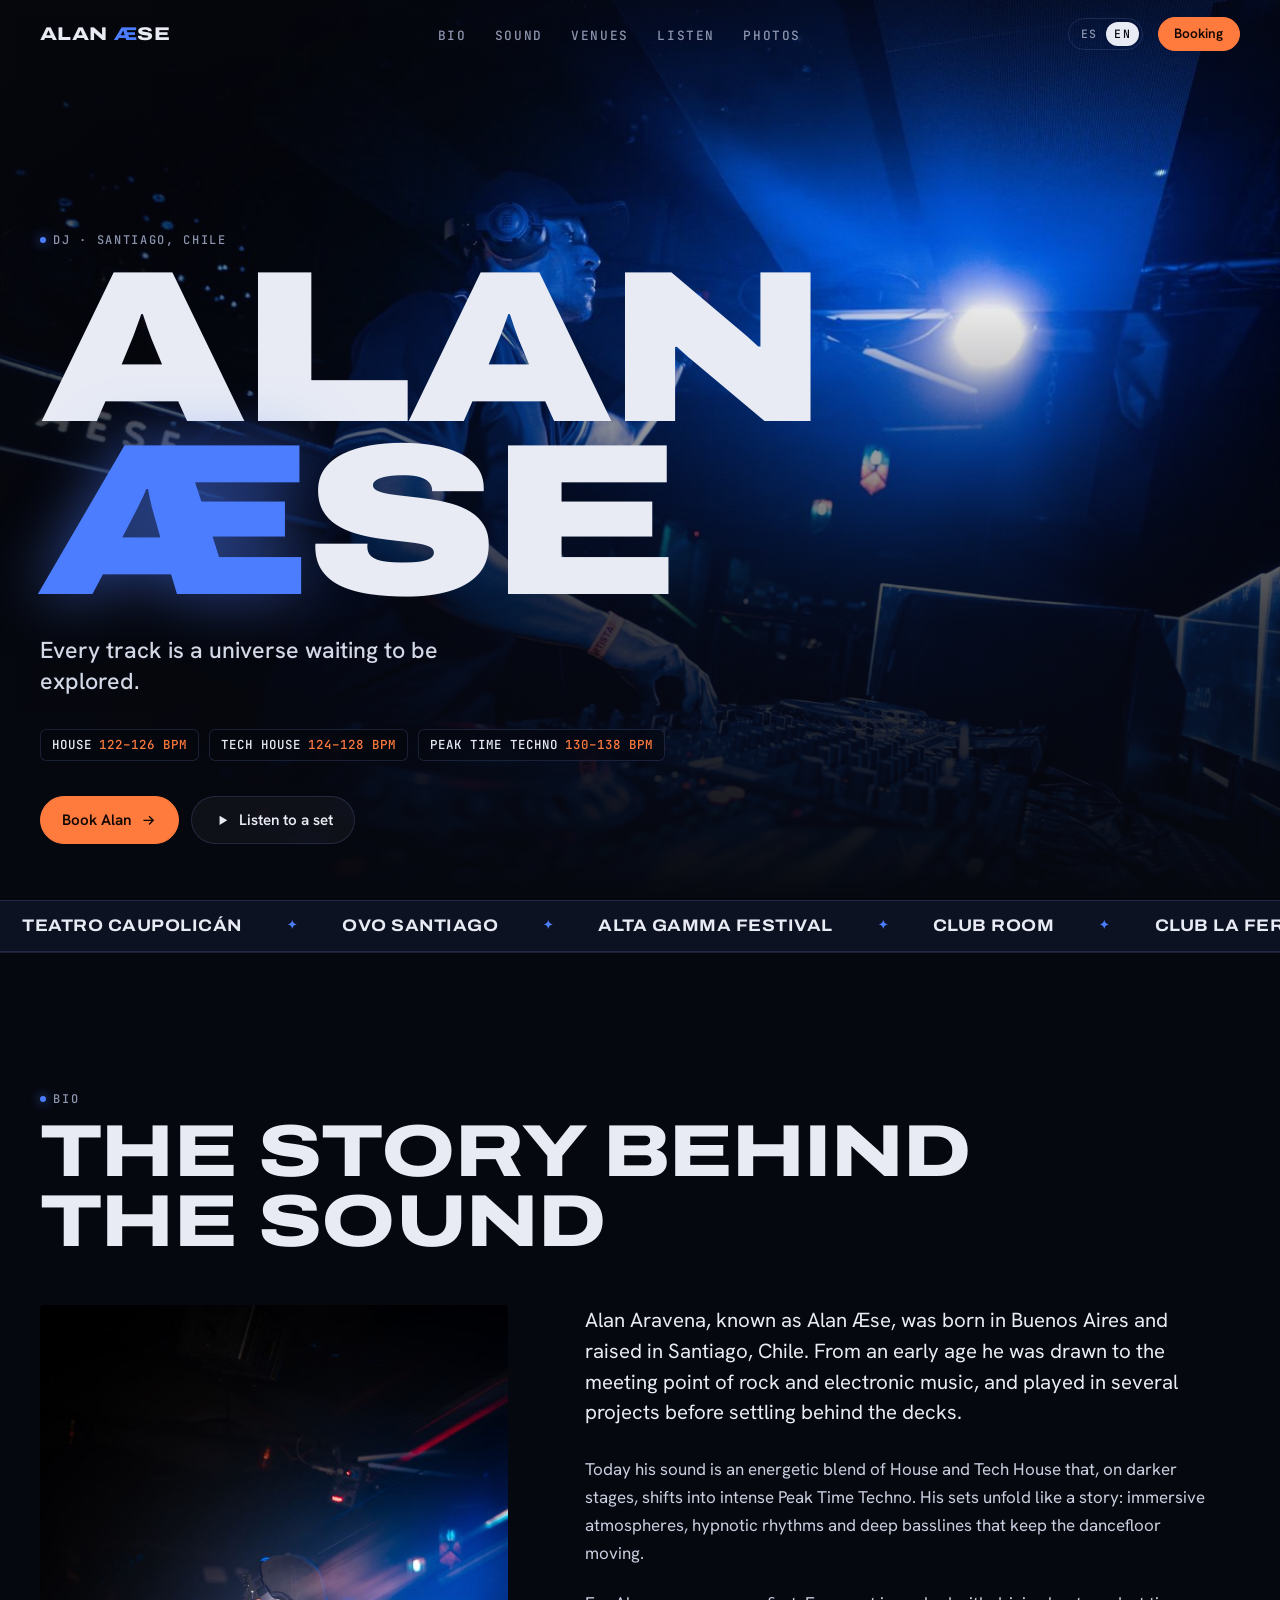
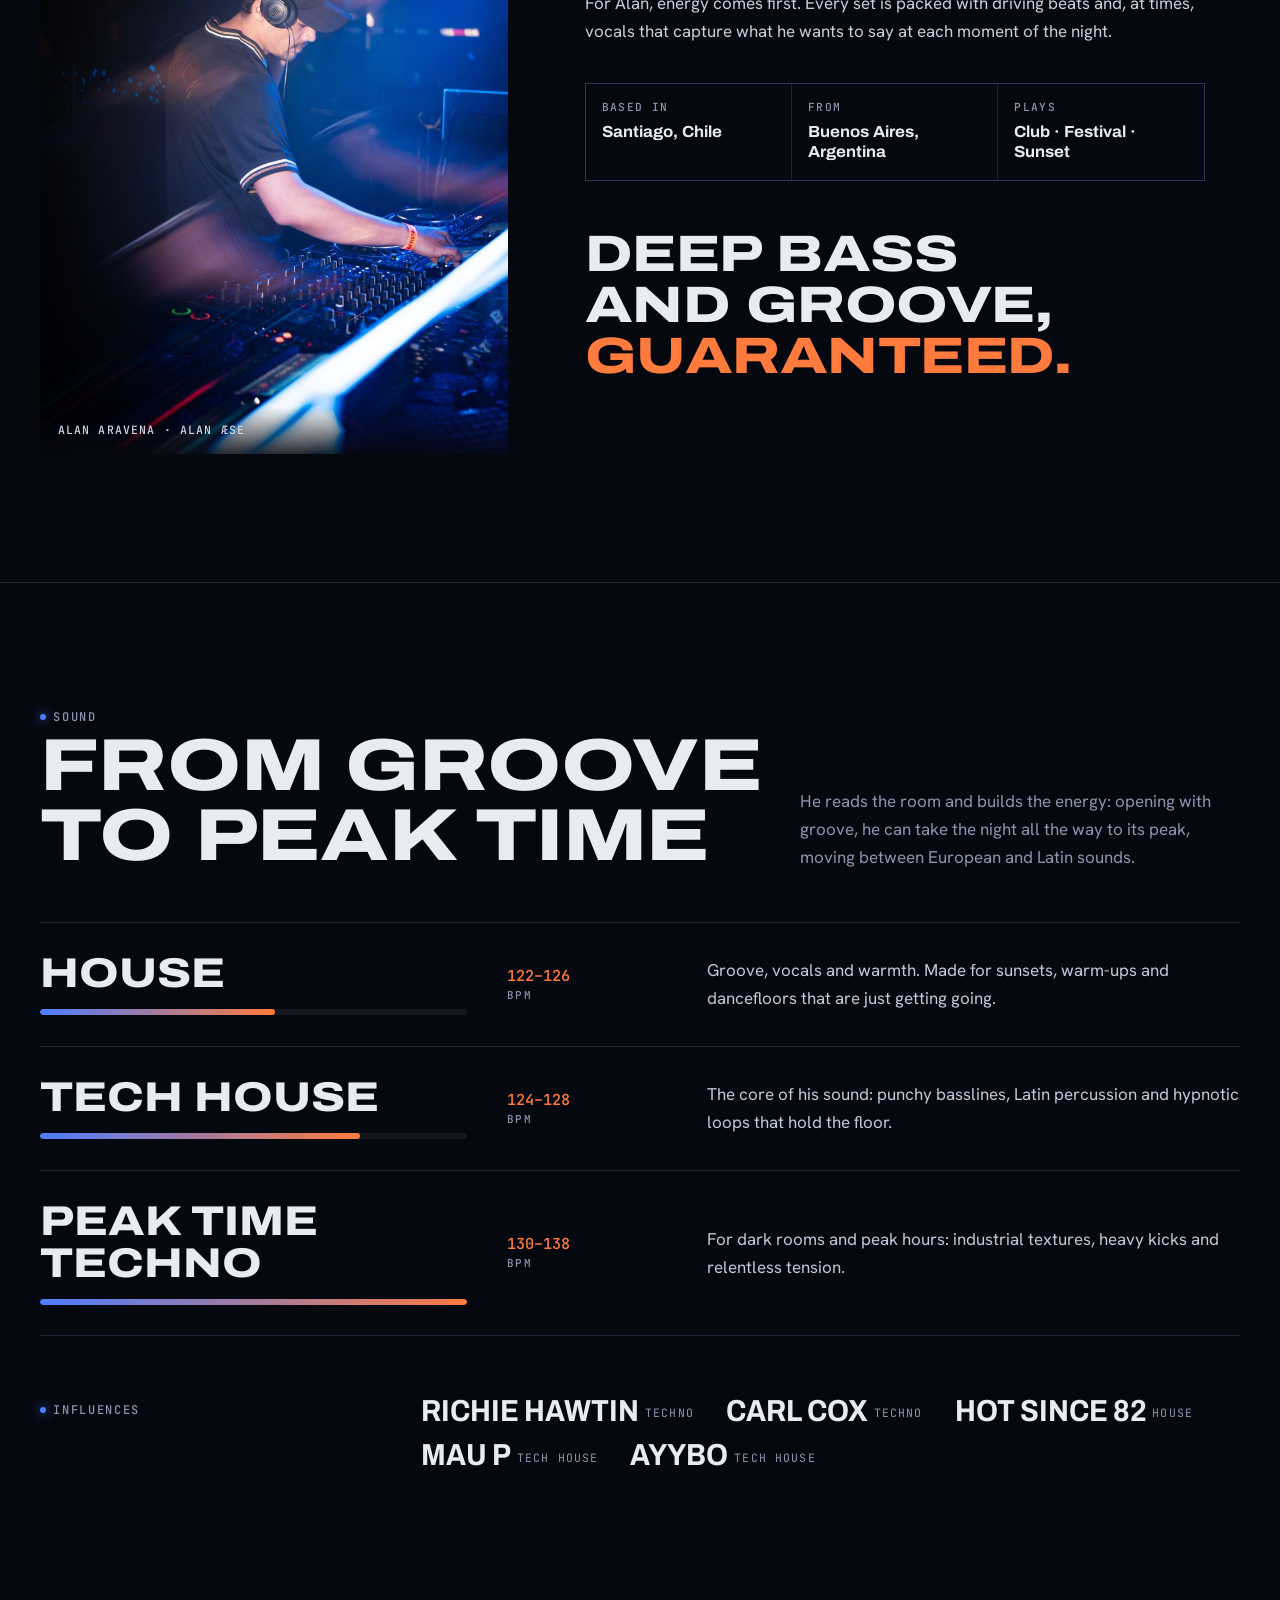
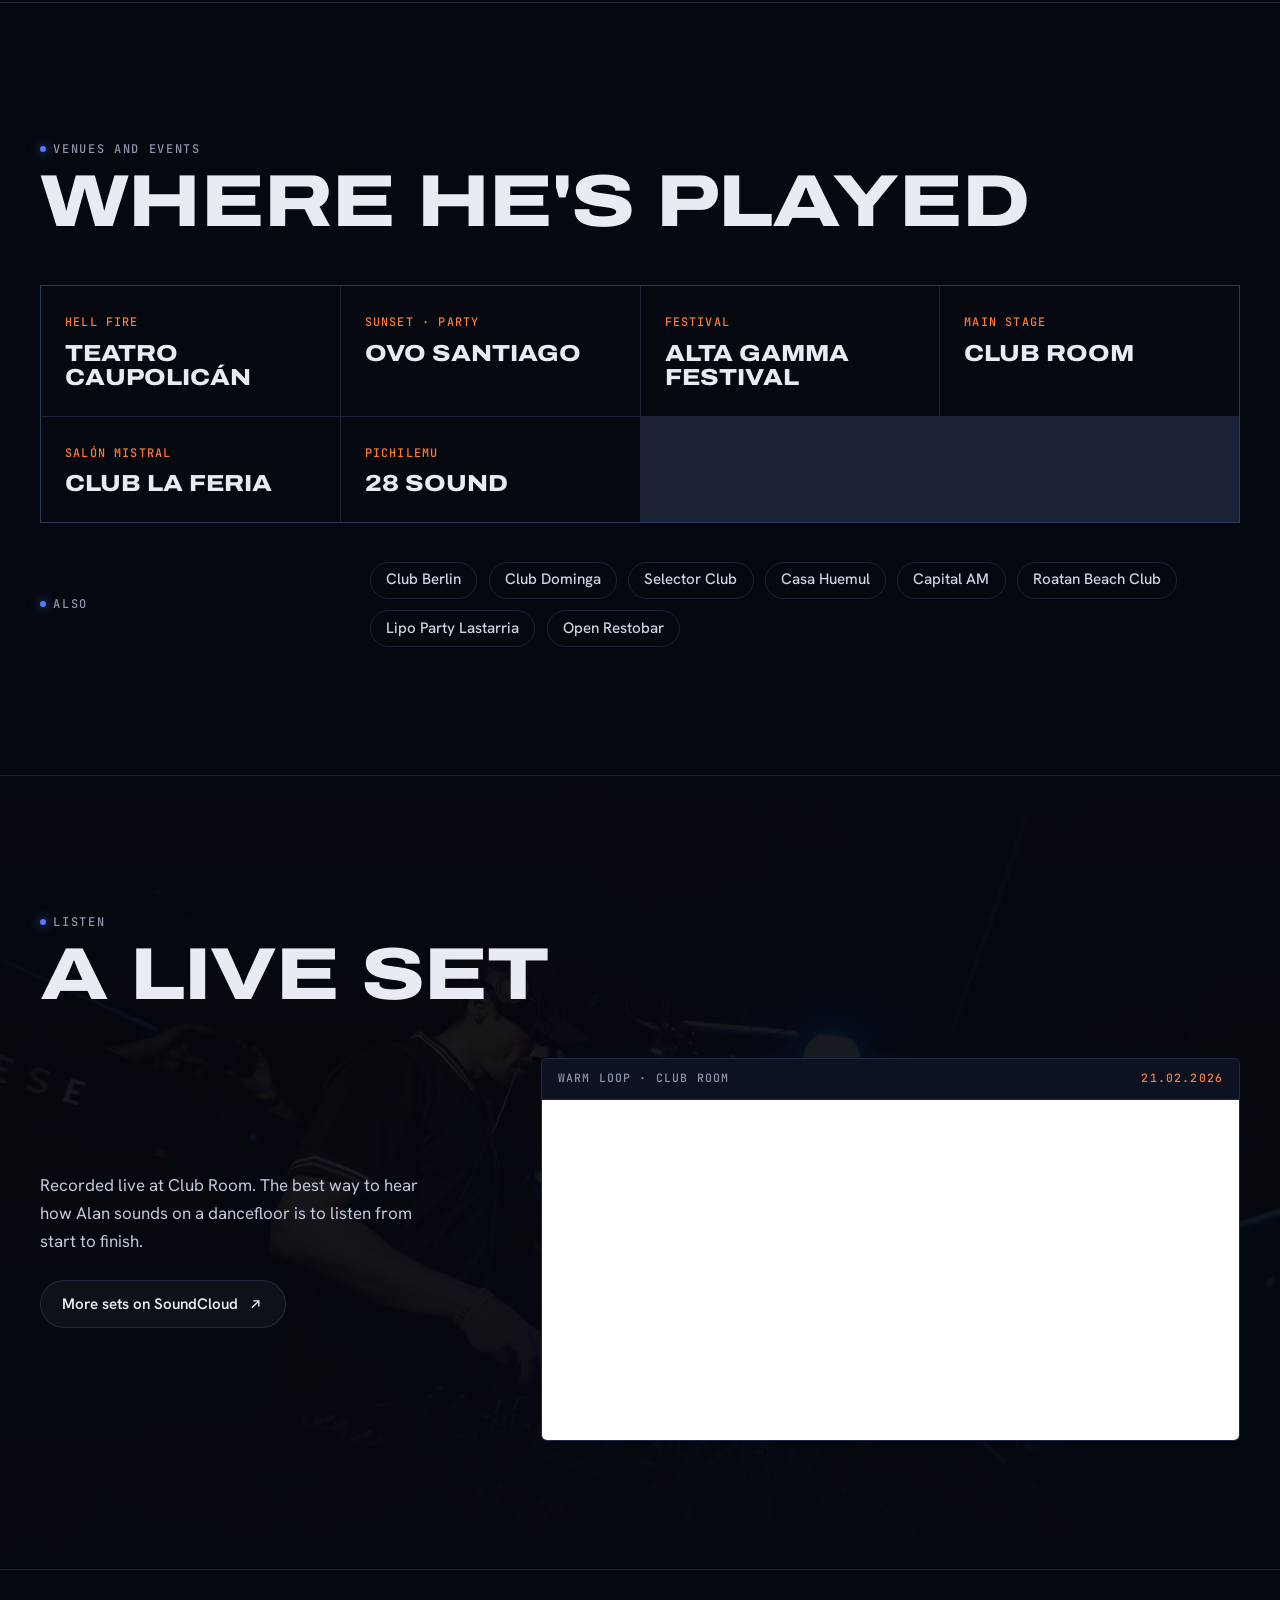
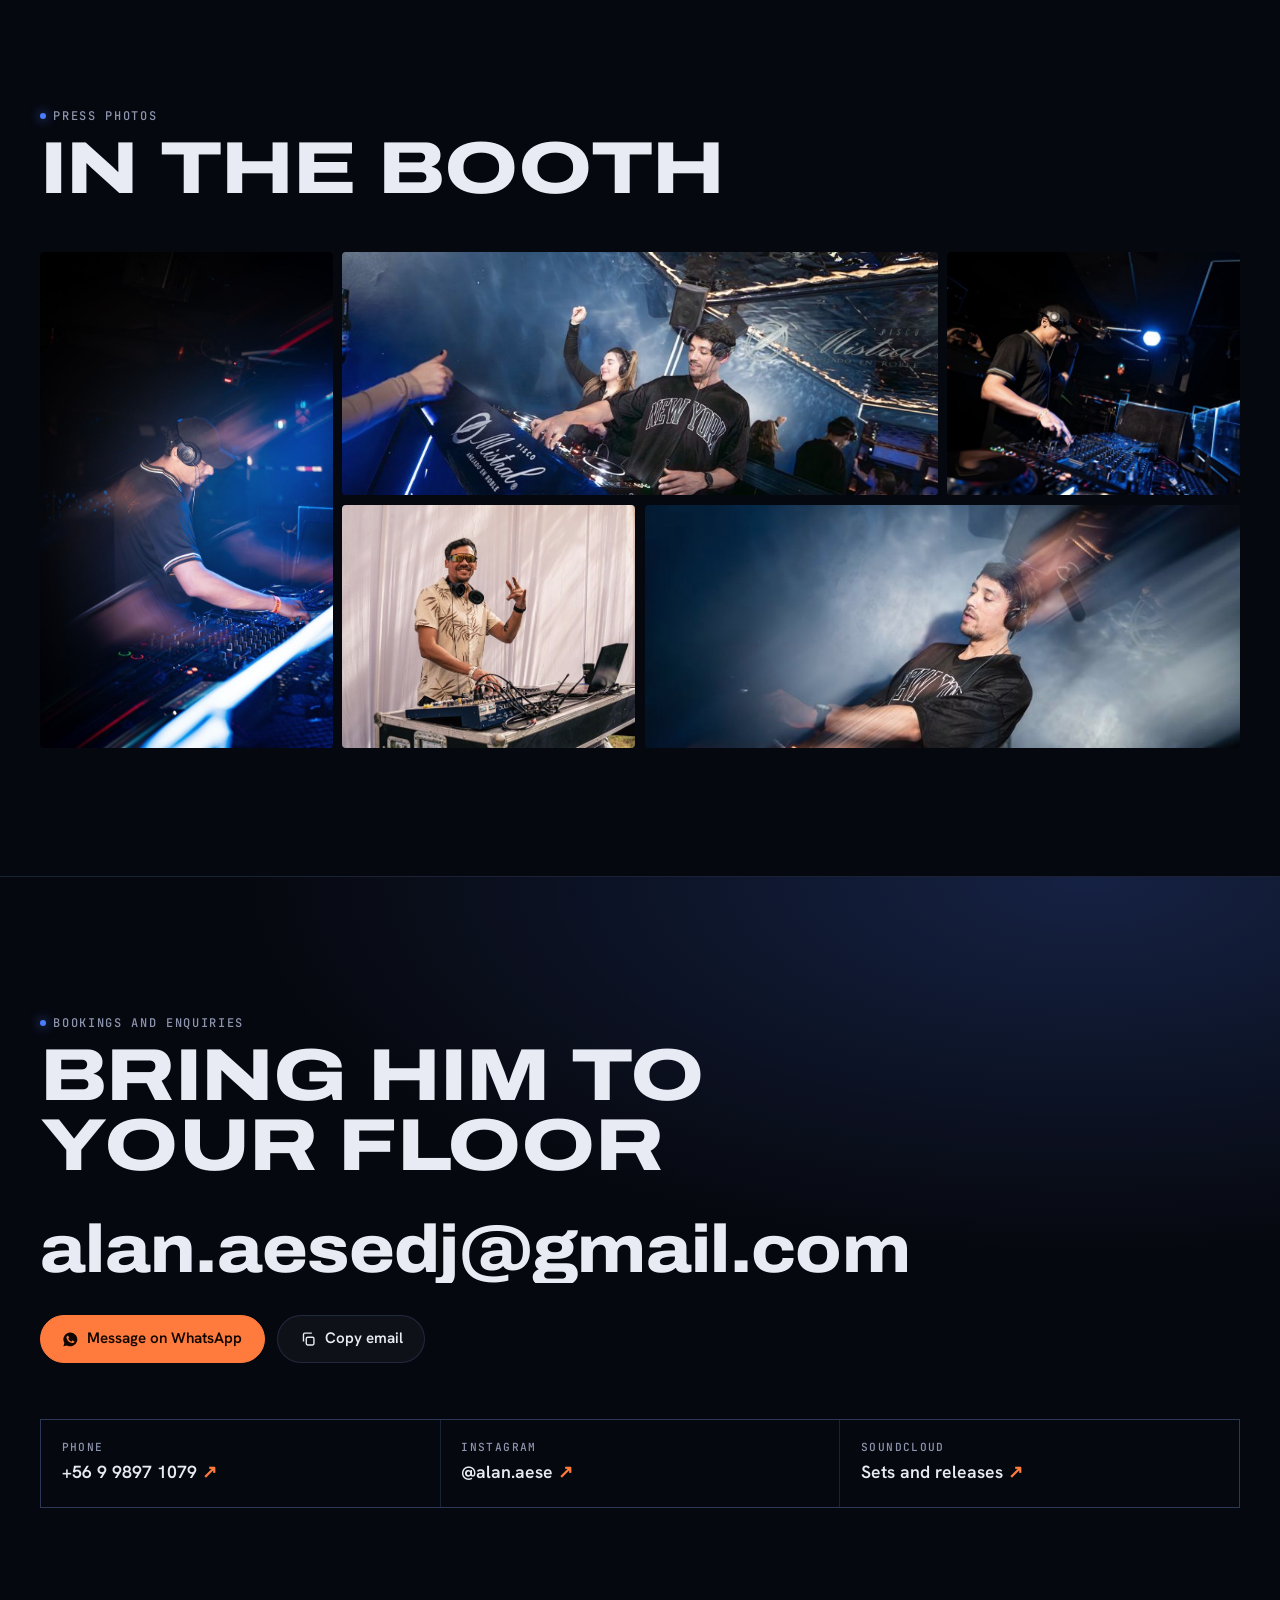
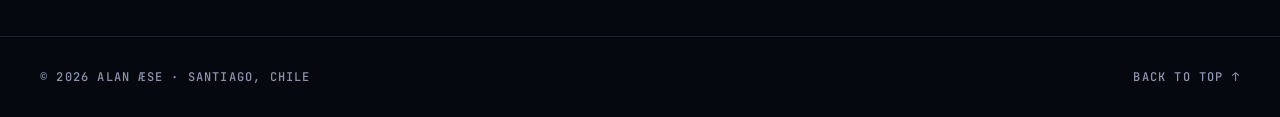
==== commit 1701d8be: "Forzar recarga de estilos Co-Authored-By: Claude Opus 5.5 <noreply@anthropic.com>" ====
--- a/en/index.html
+++ b/en/index.html
@@ -22,7 +22,7 @@
 <link rel="preconnect" href="https://fonts.gstatic.com" crossorigin>
 <link rel="stylesheet" href="https://fonts.googleapis.com/css2?family=Archivo:wdth,wght@62..125,400..900&family=Hanken+Grotesk:wght@400;500;600&family=JetBrains+Mono:wght@400;500&display=swap">
 <link rel="preload" as="image" href="../img/alan-aese-01-1600.jpg" imagesrcset="../img/alan-aese-01-800.jpg 800w, ../img/alan-aese-01-1600.jpg 1600w" imagesizes="100vw">
-<link rel="stylesheet" href="../styles.css">
+<link rel="stylesheet" href="../styles.css?v=3">
 </head>
 <body>
 
@@ -222,6 +222,6 @@
 
 <div class="toast" id="toast" role="status" aria-live="polite"></div>
 
-<script src="../main.js"></script>
+<script src="../main.js?v=3"></script>
 </body>
 </html>
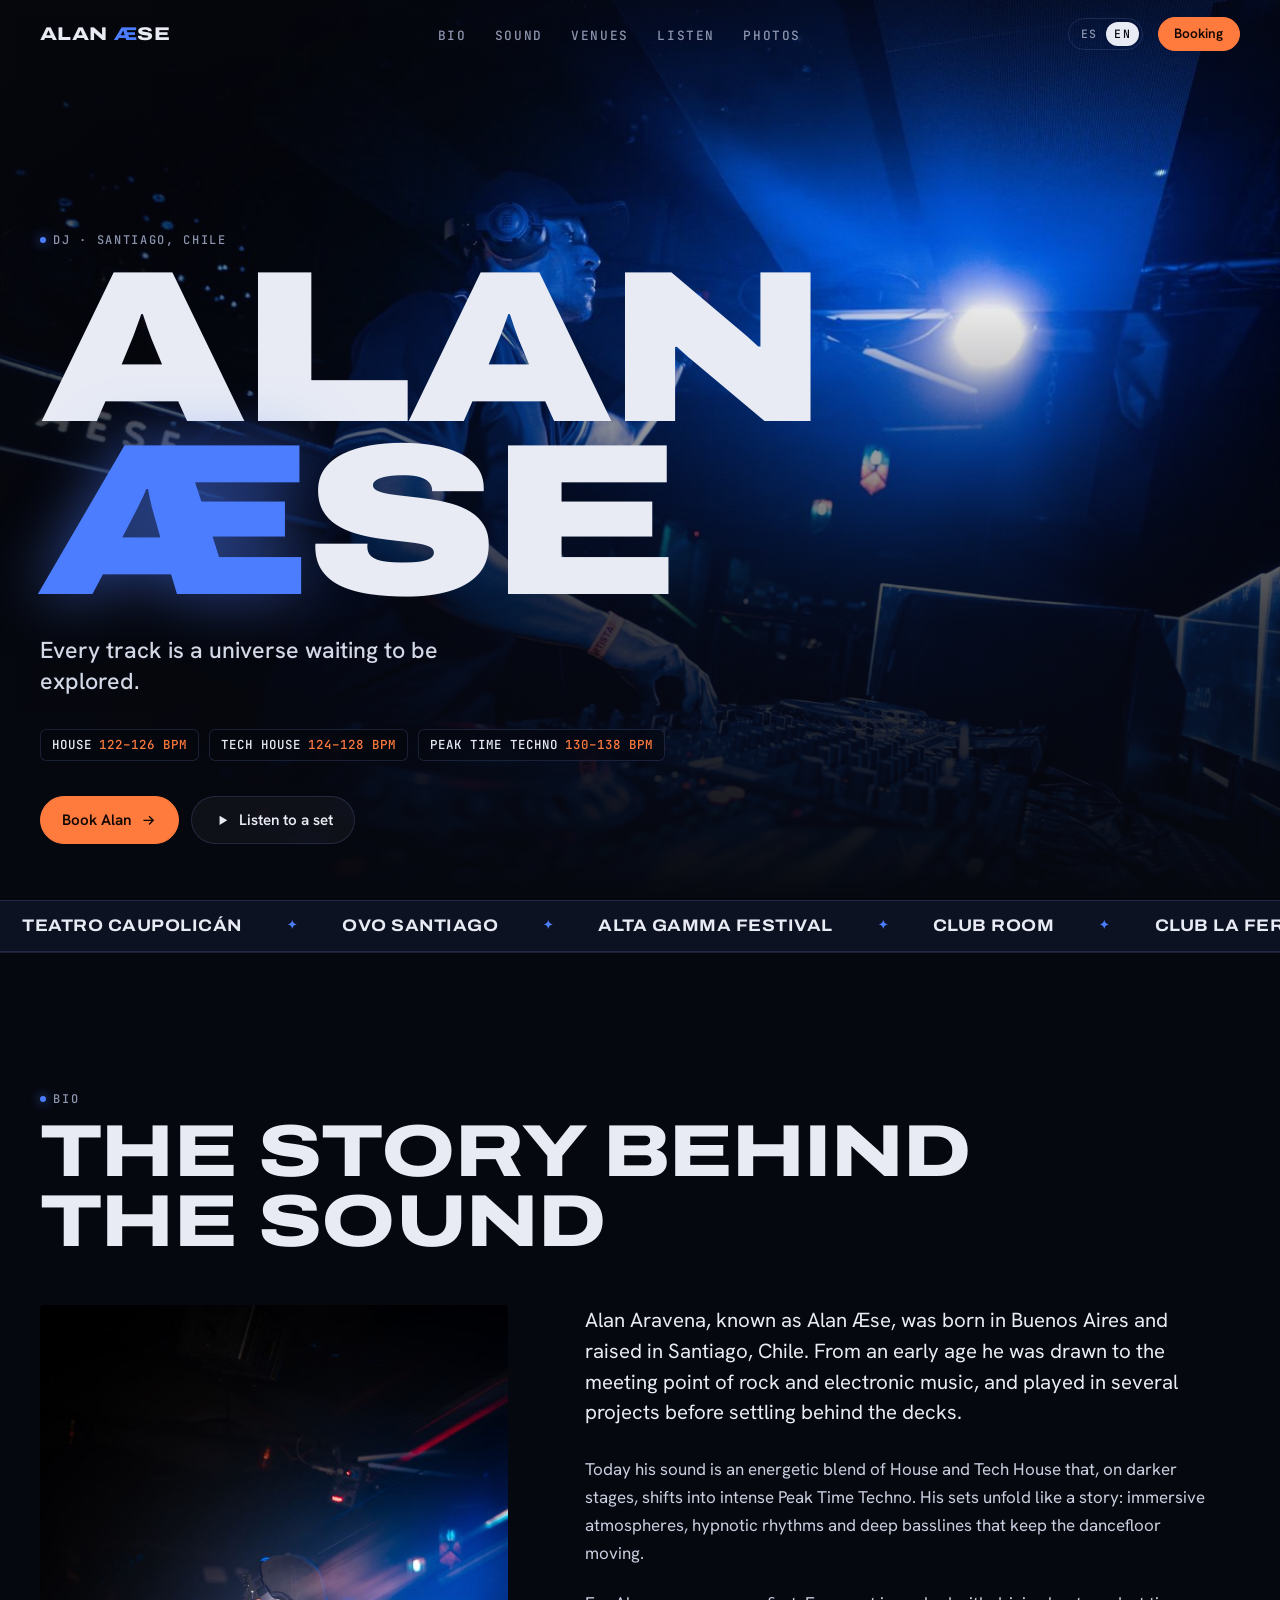
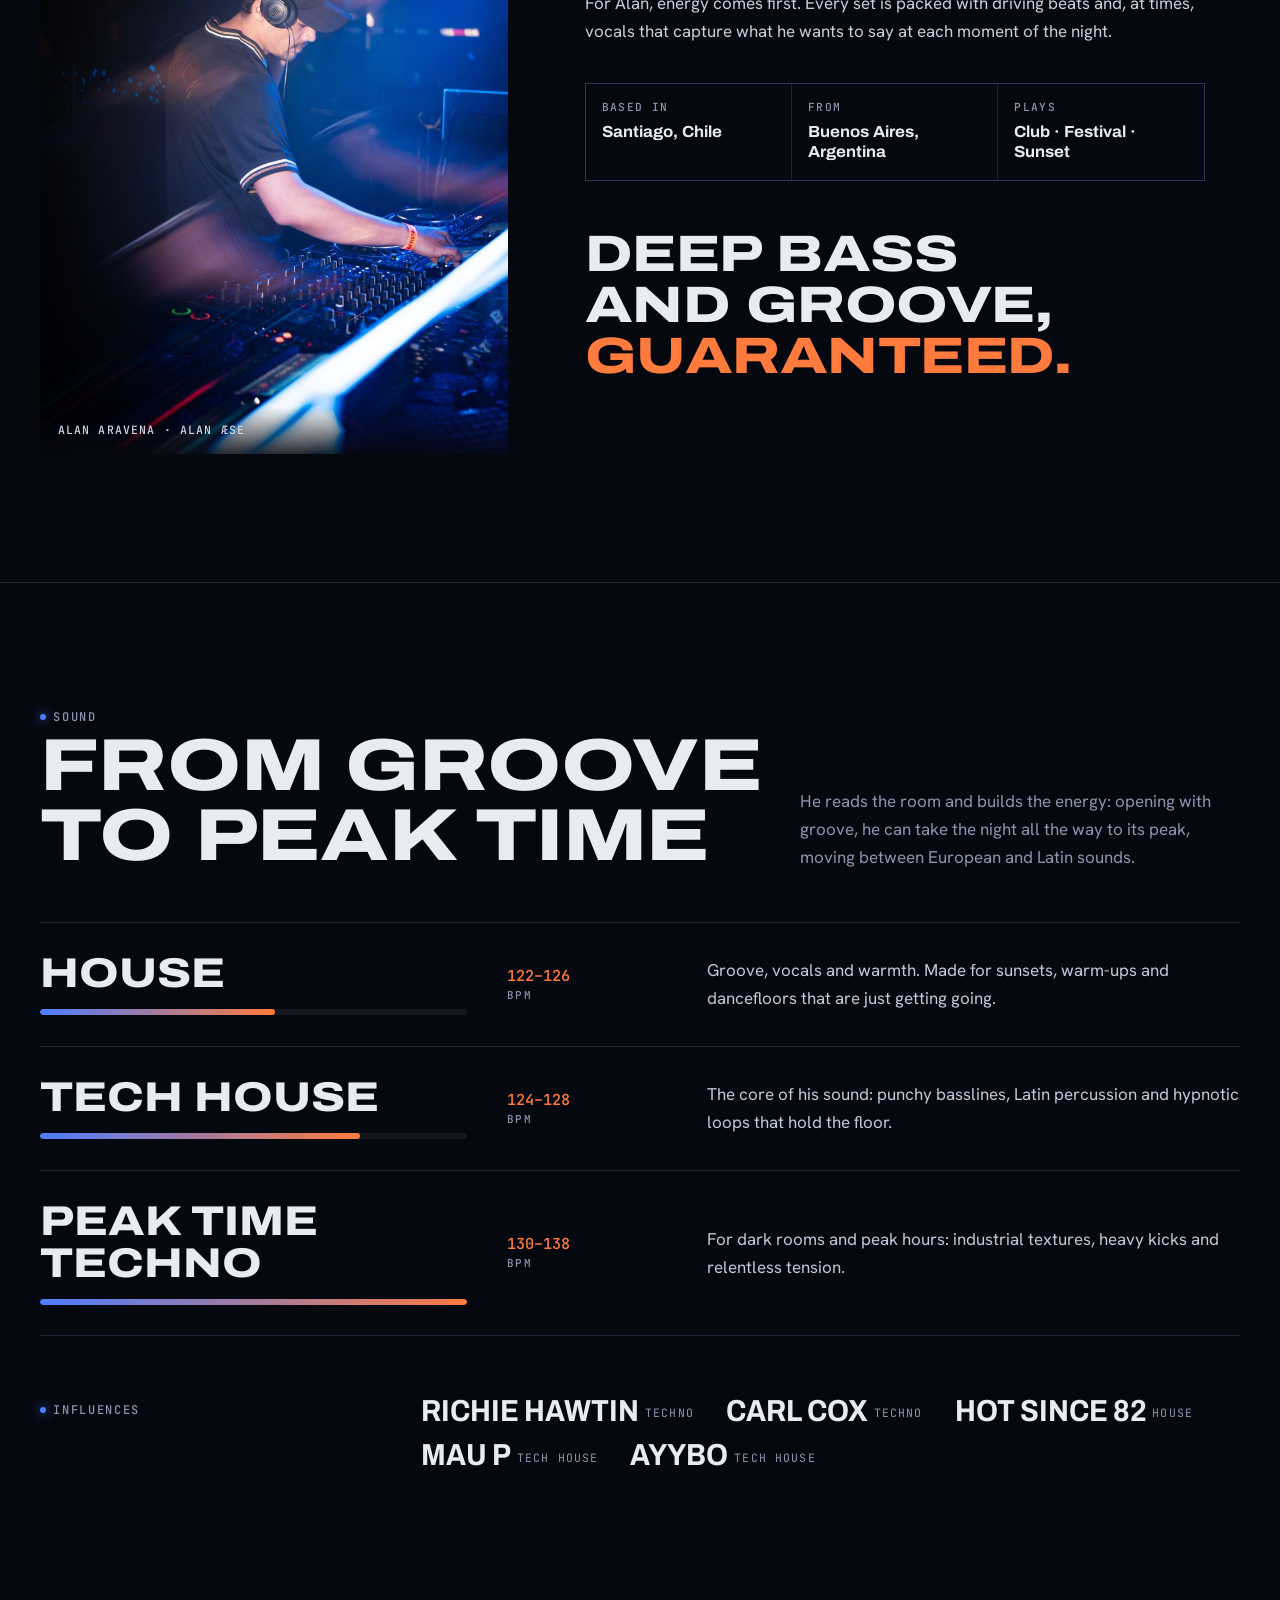
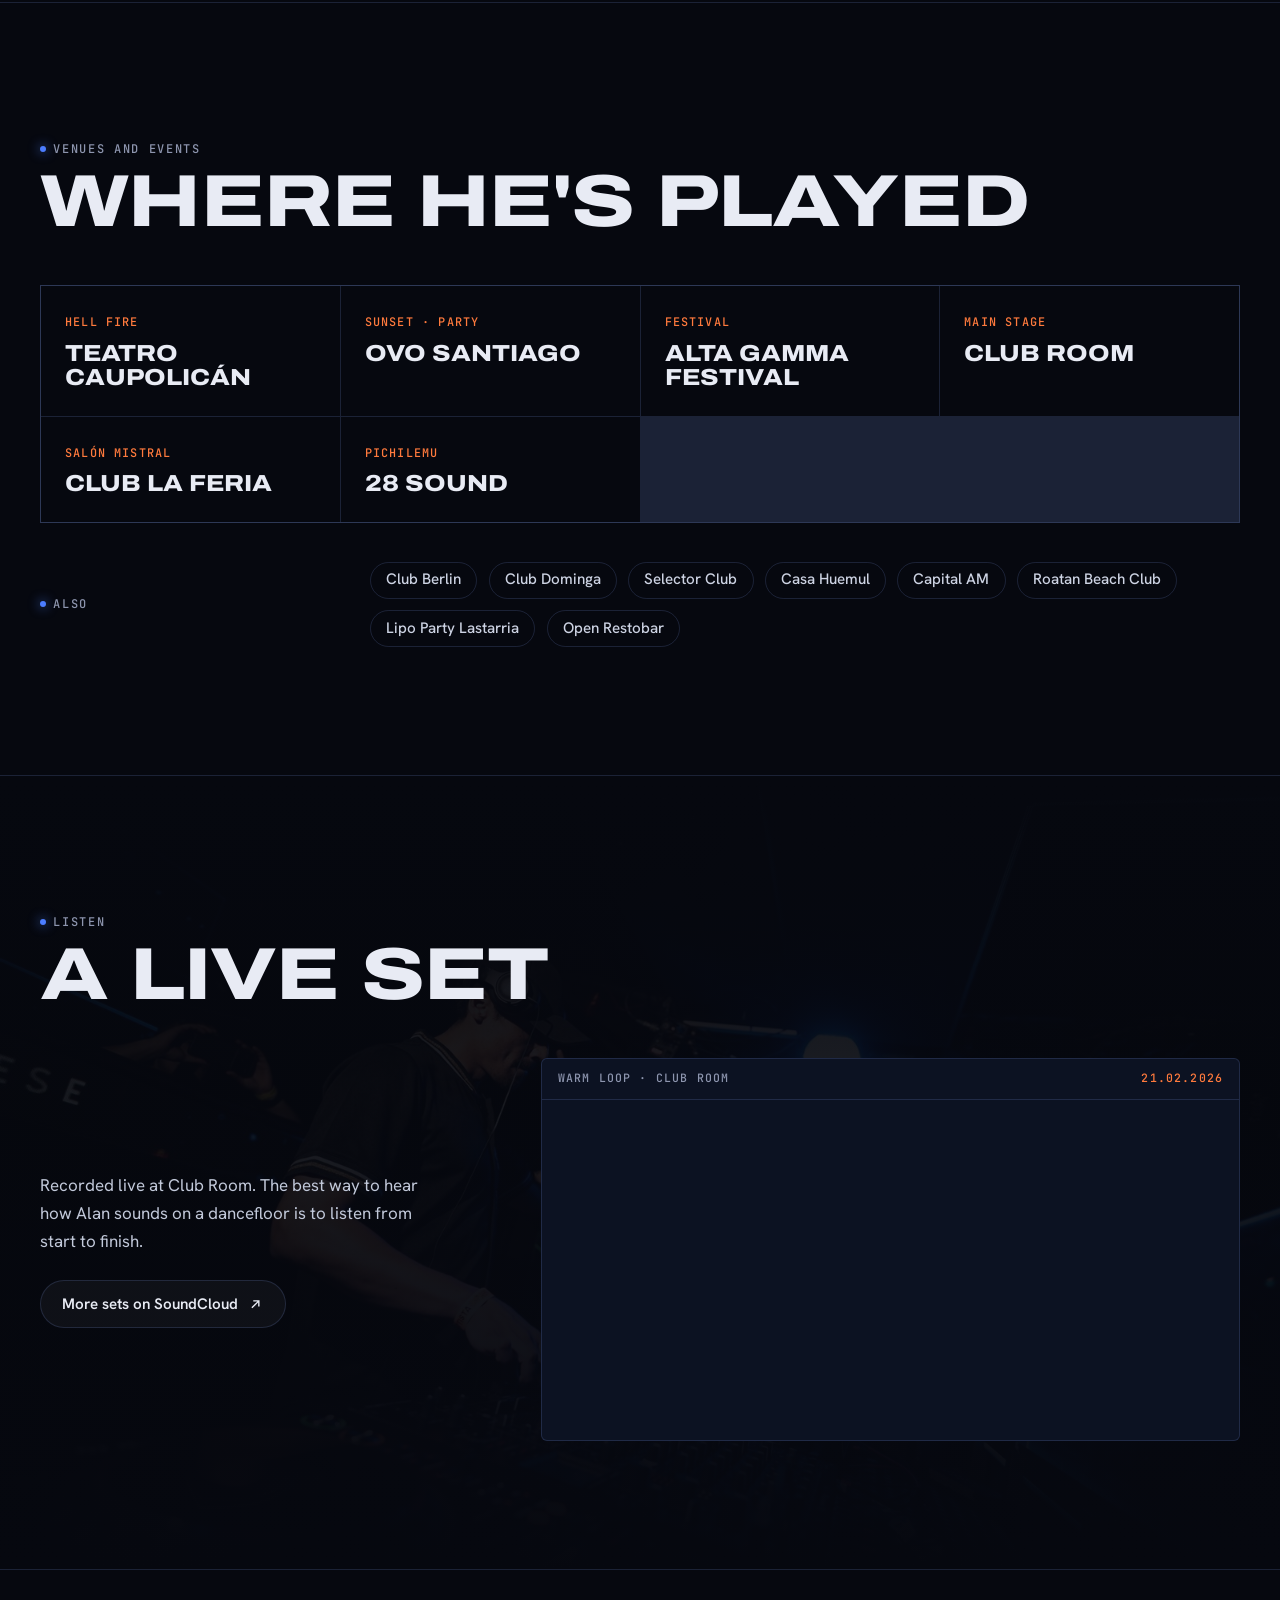
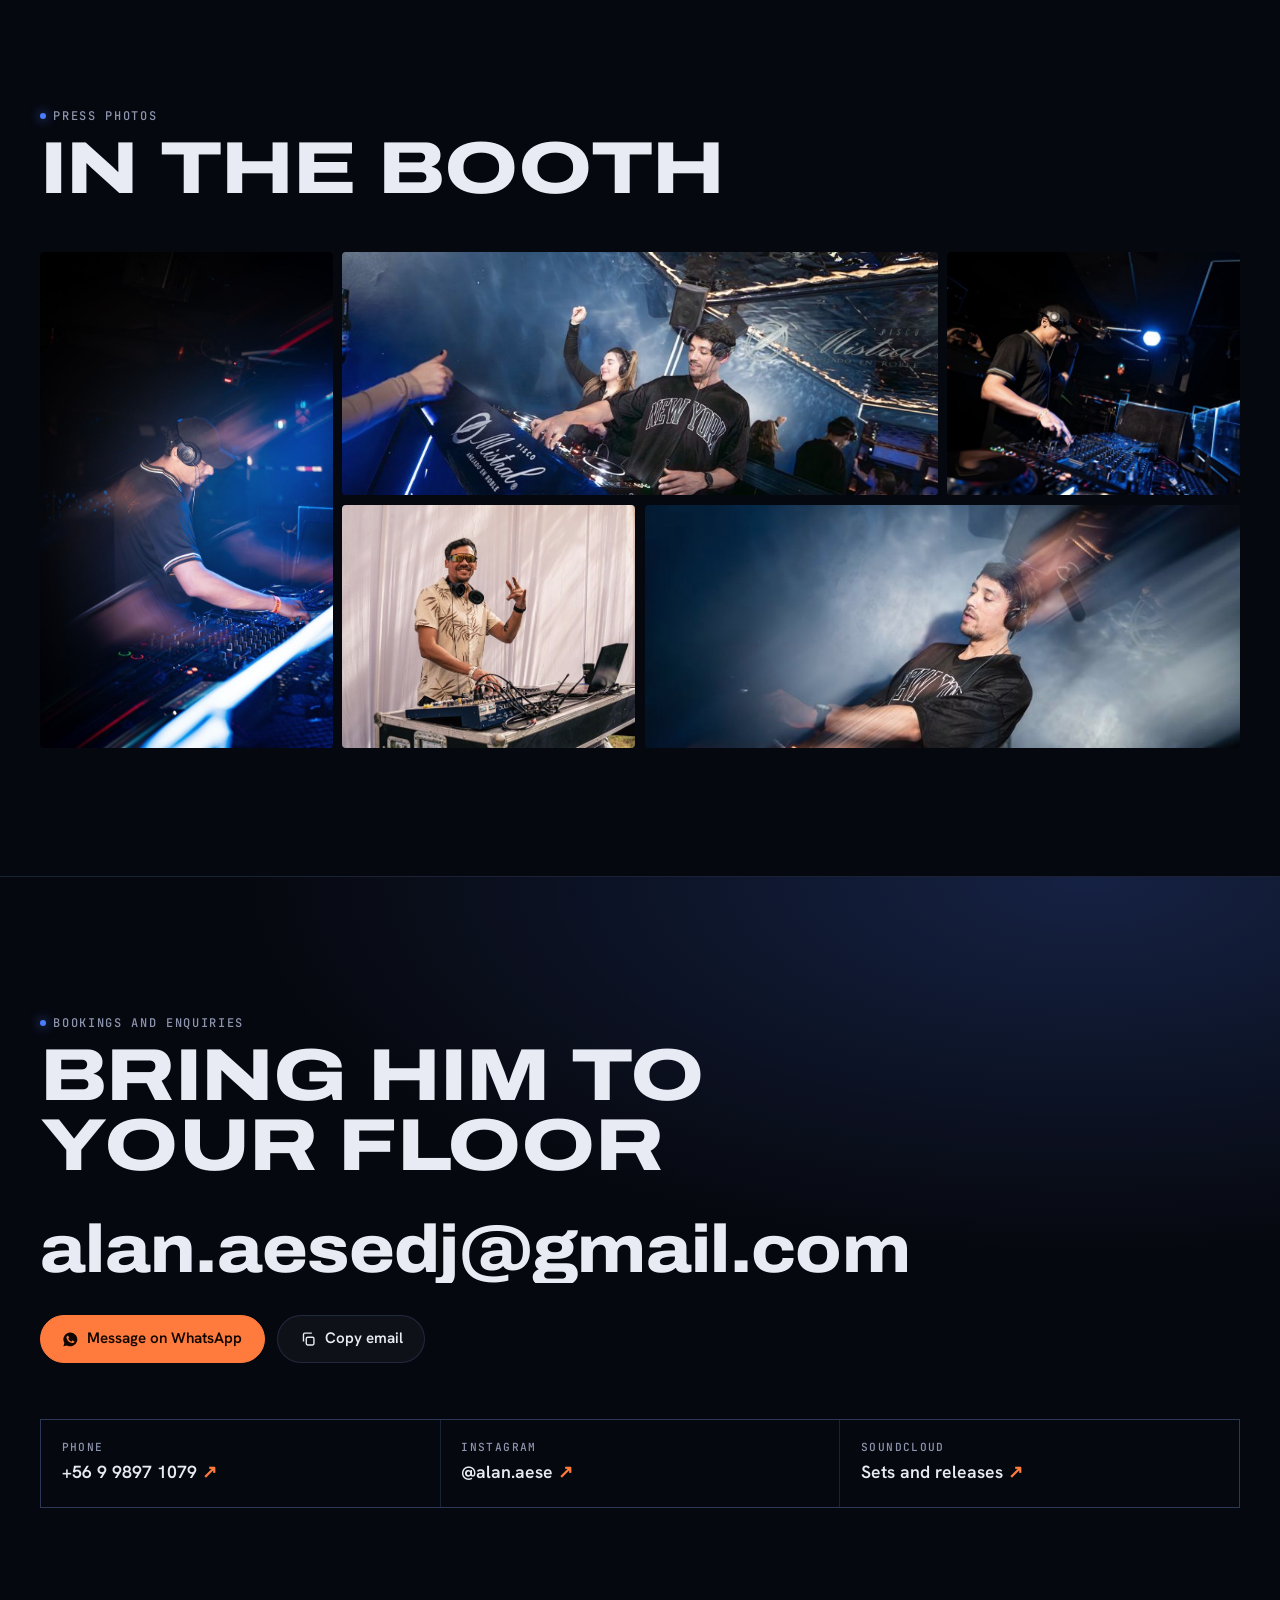
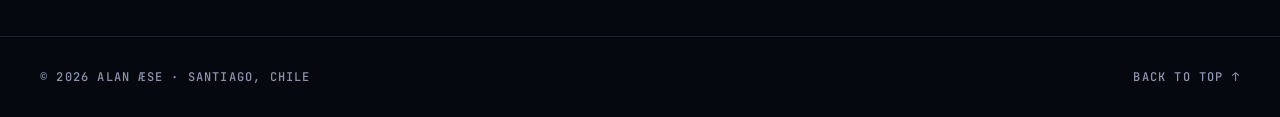
==== commit 59bec4a5: "Grilla de contacto en 3 columnas Co-Authored-By: Claude Opus 5.5 <noreply@anthropic.com>" ====
--- a/en/index.html
+++ b/en/index.html
@@ -22,7 +22,7 @@
 <link rel="preconnect" href="https://fonts.gstatic.com" crossorigin>
 <link rel="stylesheet" href="https://fonts.googleapis.com/css2?family=Archivo:wdth,wght@62..125,400..900&family=Hanken+Grotesk:wght@400;500;600&family=JetBrains+Mono:wght@400;500&display=swap">
 <link rel="preload" as="image" href="../img/alan-aese-01-1600.jpg" imagesrcset="../img/alan-aese-01-800.jpg 800w, ../img/alan-aese-01-1600.jpg 1600w" imagesizes="100vw">
-<link rel="stylesheet" href="../styles.css?v=3">
+<link rel="stylesheet" href="../styles.css?v=4">
 </head>
 <body>
 
@@ -222,6 +222,6 @@
 
 <div class="toast" id="toast" role="status" aria-live="polite"></div>
 
-<script src="../main.js?v=3"></script>
+<script src="../main.js?v=4"></script>
 </body>
 </html>
--- a/styles.css
+++ b/styles.css
@@ -193,7 +193,7 @@
 }
 .mail:hover { background-position: -100% 0; }
 .contact-actions { display: flex; flex-wrap: wrap; gap: .8rem; margin-top: 2rem; }
-.contact-grid { margin-top: 3.5rem; display: grid; grid-template-columns: repeat(auto-fit, minmax(min(100%, 230px), 1fr)); gap: 1px; background: var(--line); border: 1px solid var(--line); }
+.contact-grid { margin-top: 3.5rem; display: grid; grid-template-columns: repeat(3, minmax(0, 1fr)); gap: 1px; background: var(--line); border: 1px solid var(--line); }
 .contact-grid a { background: var(--ink); padding: 1.4rem 1.3rem; text-decoration: none; display: flex; flex-direction: column; gap: .5rem; transition: background .25s; min-width: 0; }
 .contact-grid a:hover { background: var(--ink-2); }
 .contact-grid dt, .contact-grid .k { font: 500 .7rem/1 var(--mono); letter-spacing: .12em; text-transform: uppercase; color: var(--muted); }
@@ -220,6 +220,7 @@
   .gallery { grid-template-columns: repeat(2, minmax(0, 1fr)); grid-auto-rows: 42vw; }
   .g-wide { grid-column: span 2; }
 }
+@media (max-width: 640px) { .contact-grid { grid-template-columns: minmax(0, 1fr); } }
 @media (max-width: 520px) {
   .facts { grid-template-columns: minmax(0, 1fr); }
   .hero .wrap { padding-block: 7rem 2.5rem; }
